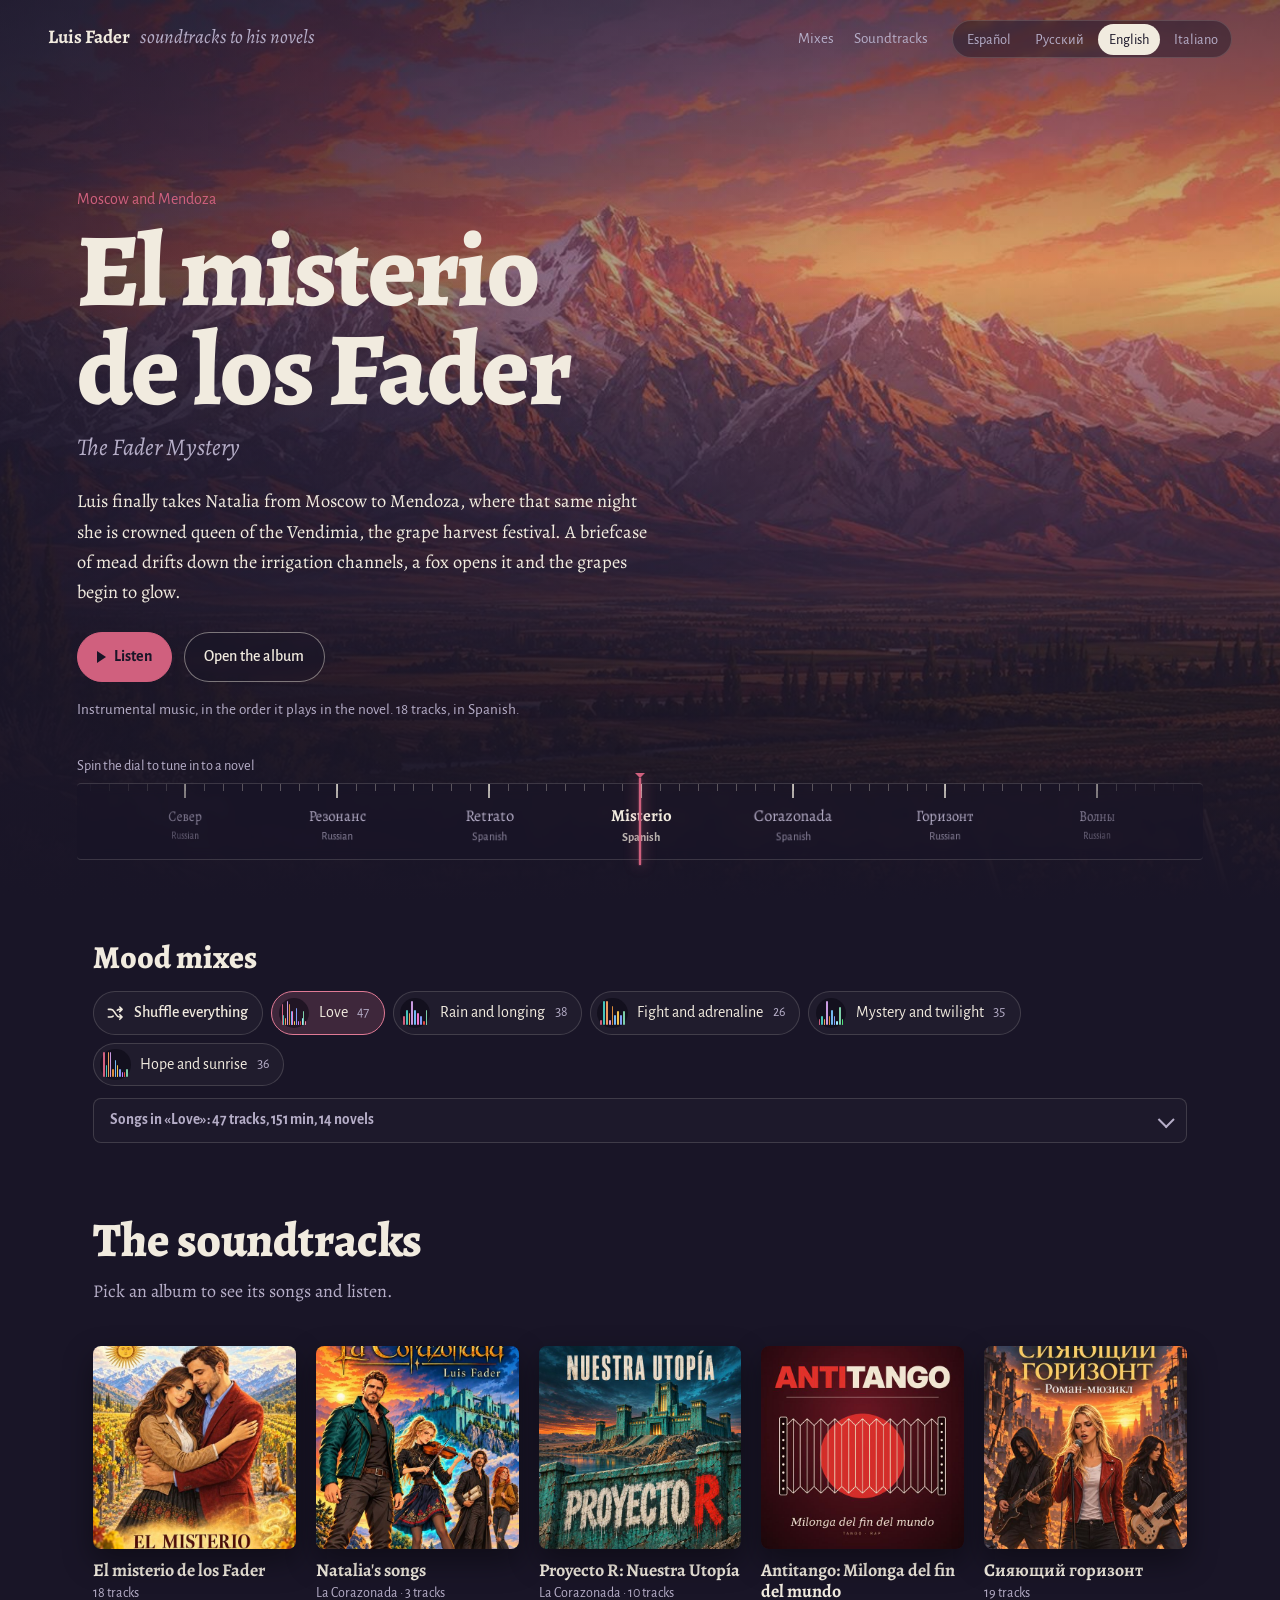
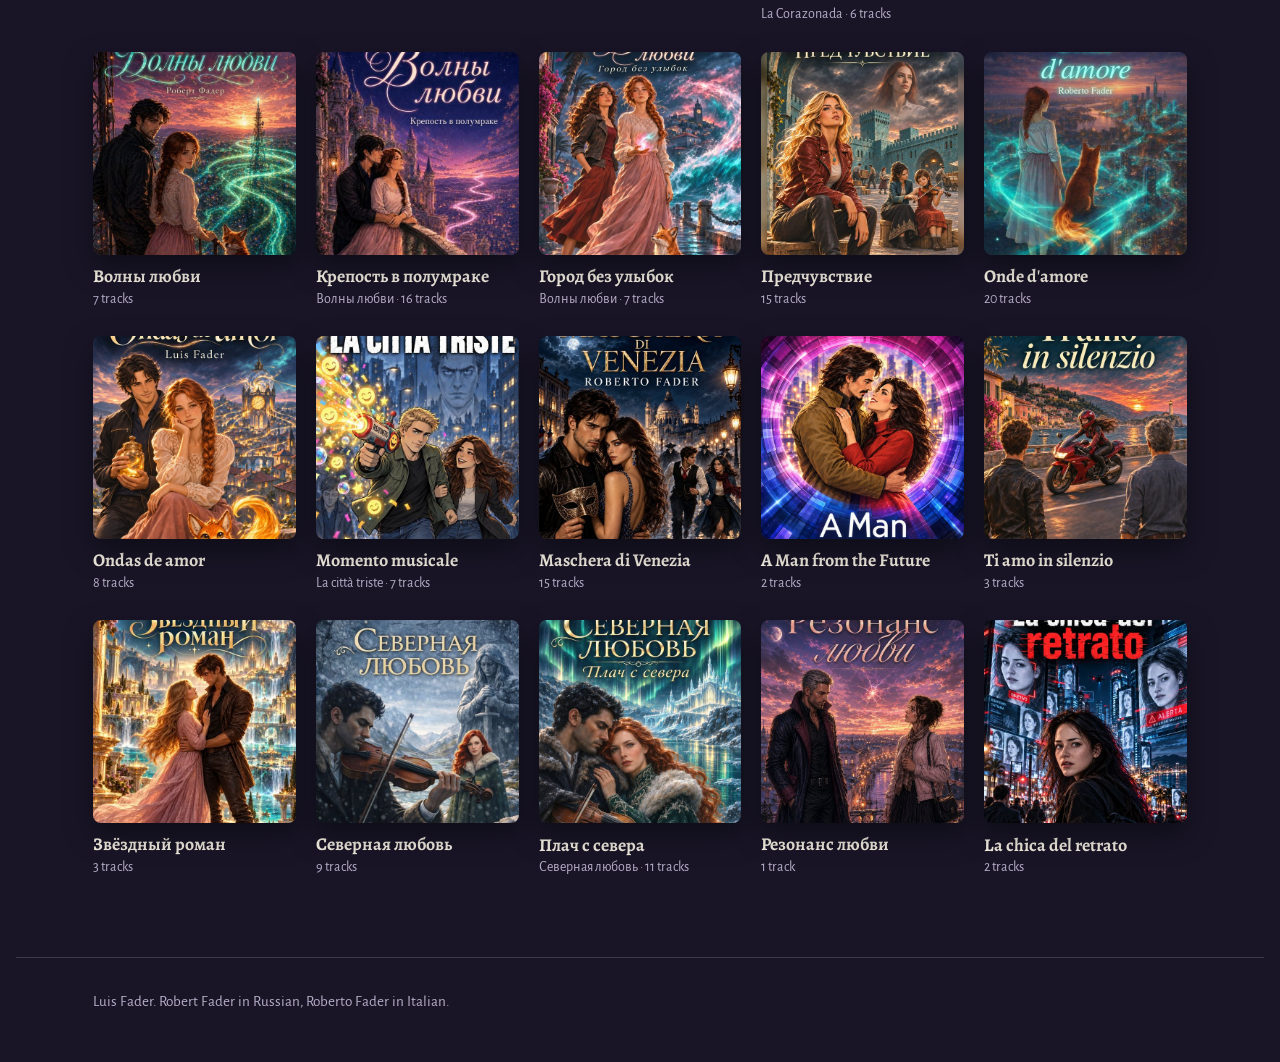
==== index.html @ fc761669 "Pistas de Северная любовь, La chica del retrato y Город без улыбок: cargar desde el repositorio podc" ====
<!doctype html>
<html lang="es">
<head>
<meta charset="utf-8">
<meta name="viewport" content="width=device-width, initial-scale=1">
<title>Luis Fader — bandas sonoras de sus novelas</title>
<meta name="description" content="Las bandas sonoras de las novelas de Luis Fader en un solo lugar: Mendoza, la fortaleza turquesa, el horizonte después de la catástrofe, Verdegrado y Sinea. Escuchalas acá o entrá al sitio de cada una.">
<meta property="og:title" content="Luis Fader — bandas sonoras, саундтреки, soundtracks">
<meta property="og:description" content="Sintonizá una novela y escuchá su música. Настройтесь на роман и слушайте его музыку. Tune in to a novel and hear its music.">
<meta property="og:image" content="img/mundos/misteriofader-fondo.jpg">
<meta name="theme-color" content="#191527">
<link rel="manifest" href="manifest.webmanifest">
<link rel="apple-touch-icon" href="img/app/apple-touch-icon.png">
<meta name="apple-mobile-web-app-capable" content="yes">
<meta name="mobile-web-app-capable" content="yes">
<meta name="apple-mobile-web-app-status-bar-style" content="black-translucent">
<meta name="apple-mobile-web-app-title" content="Fader Música">
<link rel="icon" href="data:image/svg+xml,%3Csvg xmlns='http://www.w3.org/2000/svg' viewBox='0 0 32 32'%3E%3Crect width='32' height='32' rx='7' fill='%23191527'/%3E%3Cpath d='M6 22h20M9 22V12M13 22V8M17 22v-9M21 22V10' stroke='%23f1ebdf' stroke-width='2' stroke-linecap='round'/%3E%3C/svg%3E">
<link rel="preconnect" href="https://fonts.googleapis.com">
<link rel="preconnect" href="https://fonts.gstatic.com" crossorigin>
<link href="https://fonts.googleapis.com/css2?family=Alegreya:ital,wght@0,400;0,500;0,700;0,800;1,400;1,500&family=Alegreya+Sans:wght@400;500;700&display=swap&subset=cyrillic" rel="stylesheet">
<link rel="stylesheet" href="style.css?v=20261119a">
</head>
<body>
<a class="skip" href="#bandas" data-i18n="skip">Ir a las bandas sonoras</a>

<header class="top">
  <a class="brand" href="#"><b data-i18n="name">Luis Fader</b> <span data-i18n="tagline">bandas sonoras de sus novelas</span></a>
  <div class="top-right">
    <nav data-i18n-aria="navSections" aria-label="Secciones">
      <a href="#mezclas" data-i18n="navMixes">Mezclas</a>
      <a href="#bandas" data-i18n="navSoundtracks">Bandas sonoras</a>
    </nav>
    <button type="button" class="install" id="install" hidden data-i18n="install">Instalar la app</button>
    <div class="langs" role="group" data-i18n-aria="langPick" aria-label="Idioma del sitio" id="langs">
      <button type="button" data-ui="es" lang="es" aria-pressed="true">Español</button>
      <button type="button" data-ui="ru" lang="ru" aria-pressed="false">Русский</button>
      <button type="button" data-ui="en" lang="en" aria-pressed="false">English</button>
      <button type="button" data-ui="it" lang="it" aria-pressed="false">Italiano</button>
    </div>
  </div>
</header>

<section class="hero" aria-labelledby="hero-title">
  <div class="bg" aria-hidden="true"><div class="layer"></div><div class="layer"></div></div>
  <div class="hero-inner">
    <p class="place" id="hero-place"></p>
    <h1 id="hero-title"></h1>
    <p class="es" id="hero-tr"></p>
    <p class="blurb" id="hero-blurb"></p>
    <div class="actions">
      <button class="btn primary" id="hero-play" type="button" data-i18n="listen">Escuchar</button>
      <a class="btn" id="hero-tracks" href="#bandas" data-i18n="seeTracks">Abrir el disco</a>
    </div>
    <p class="count" id="hero-count"></p>
  </div>

  <div class="radio">
    <p class="radio-hint" id="dial-label" data-i18n="tune">Girá el dial para sintonizar una novela</p>
    <div class="dial">
      <div class="dial-strip" role="radiogroup" aria-labelledby="dial-label" id="dial"><div class="dial-track" id="dial-track"></div></div>
      <div class="needle" aria-hidden="true"></div>
    </div>
  </div>
</section>

<main>
  <section class="block" id="ranking" aria-labelledby="ranking-t" hidden>
    <div class="block-head">
      <h2 id="ranking-t" data-i18n="topH">Lo más escuchado ahora</h2>
      <p data-i18n="topP">Las canciones que más están sonando en el sitio. Tocá una para escucharla.</p>
      <div class="tools"><div class="seg" id="top-pick" role="group"></div></div>
    </div>
    <div id="top" class="toplist"></div>
  </section>

  <section class="block" id="mezclas" aria-labelledby="mezclas-t">
    <div class="mix-head">
      <h2 id="mezclas-t" data-i18n="mixesH">Mezclas por ánimo</h2>
    </div>
    <div id="mixes" class="mixes" role="group" data-i18n-aria="mixesH" aria-label="Mezclas por ánimo"></div>
    <details class="disc mix-list" id="mix-list"><summary><span class="d-name" id="mix-list-t"></span></summary><div id="mix-list-body"></div></details>
  </section>

  <section class="block" id="bandas" aria-labelledby="bandas-t">
    <div class="block-head">
      <h2 id="bandas-t" data-i18n="soundtracksH">Las bandas sonoras</h2>
      <p data-i18n="soundtracksP">Elegí un disco para ver sus canciones y escucharlo.</p>
    </div>
    <div id="worlds"></div>
  </section>


</main>

<section class="album-view" id="album" hidden aria-labelledby="av-title"></section>

<footer class="foot">
  <p data-i18n="footName">Luis Fader. Robert Fader en ruso, Roberto Fader en italiano.</p>
</footer>

<aside class="lyrics" id="lyrics" hidden aria-labelledby="ly-title">
  <div class="ly-head">
    <div class="ly-who">
      <p class="ly-title" id="ly-title"></p>
      <p class="ly-sub" id="ly-sub"></p>
    </div>
    <button type="button" class="ly-close" id="ly-close" data-i18n-aria="lyricsClose" aria-label="Cerrar la letra"><svg viewBox="0 0 24 24" aria-hidden="true"><path d="M6 6l12 12M18 6 6 18"/></svg></button>
  </div>
  <div class="ly-tabs" id="ly-tabs" role="group" hidden></div>
  <div class="ly-body" id="ly-body" tabindex="0"></div>
</aside>

<dialog class="cover-view" id="cover-view">
  <img id="cv-img" alt="">
  <button type="button" class="ly-close cv-close" id="cv-close" data-i18n-aria="coverClose" aria-label="Cerrar la imagen"><svg viewBox="0 0 24 24" aria-hidden="true"><path d="M6 6l12 12M18 6 6 18"/></svg></button>
</dialog>

<dialog class="cover-view install-help" id="install-help">
  <div class="ih-box">
    <p class="ih-title" data-i18n="installTitle">Instalar la aplicación</p>
    <p data-i18n="installIOS">En el iPhone: tocá el botón Compartir de Safari y elegí «Agregar a inicio».</p>
    <button type="button" class="btn ih-ok" id="install-ok" data-i18n="installOk">Entendido</button>
  </div>
</dialog>

<aside class="queue" id="queue" hidden aria-labelledby="q-title">
  <div class="ly-head">
    <div class="ly-who">
      <p class="ly-title" id="q-title"></p>
      <p class="ly-sub" id="q-sub"></p>
    </div>
    <button type="button" class="ly-close" id="q-close" data-i18n-aria="queueClose" aria-label="Cerrar la lista"><svg viewBox="0 0 24 24" aria-hidden="true"><path d="M6 6l12 12M18 6 6 18"/></svg></button>
  </div>
  <ol class="q-body" id="q-body"></ol>
</aside>

<div class="player" id="player" hidden>
  <img class="p-cover" id="p-cover" alt="" role="button" tabindex="0">
  <div class="p-meta">
    <button type="button" class="p-title" id="p-title" aria-expanded="false" aria-controls="queue"></button>
    <p class="p-sub" id="p-sub"></p>
  </div>
  <button type="button" class="p-spec" id="p-spec-btn" hidden><canvas id="p-spec" aria-hidden="true"></canvas></button>
  <div class="p-controls">
    <button type="button" id="p-prev" data-i18n-aria="prev" aria-label="Pista anterior"><svg viewBox="0 0 24 24" aria-hidden="true"><path d="M7 5v14M18 5 9 12l9 7z"/></svg></button>
    <button type="button" id="p-toggle" class="p-main" aria-label="Pausar"><svg viewBox="0 0 24 24" aria-hidden="true" id="p-icon"><path d="M8 5v14M16 5v14"/></svg></button>
    <button type="button" id="p-next" data-i18n-aria="next" aria-label="Pista siguiente"><svg viewBox="0 0 24 24" aria-hidden="true"><path d="M17 5v14M6 5l9 7-9 7z"/></svg></button>
  </div>
  <div class="p-progress">
    <span id="p-cur">0:00</span>
    <input type="range" id="p-seek" min="0" max="1000" value="0" data-i18n-aria="seek" aria-label="Posición en la pista">
    <span id="p-dur">0:00</span>
  </div>
  <button type="button" class="p-ly" id="p-ly" aria-expanded="false" aria-controls="lyrics"><svg viewBox="0 0 24 24" aria-hidden="true"><path d="M4 6h11M4 10h11M4 14h7"/><circle cx="17.5" cy="17" r="2.5"/><path d="M20 17V7l-3 1"/></svg><span data-i18n="lyrics">Letra</span></button>
  <p class="p-error" id="p-error" role="status"></p>
  <audio id="audio" preload="none"></audio>
</div>

<script src="data.js?v=20261119a"></script>
<script src="app.js?v=20261119a"></script>
</body>
</html>
---- style.css ----
:root{
  --night:#191527;
  --night-2:#221d35;
  --paper:#f1ebdf;
  --muted:#b6aec8;
  --rule:rgba(241,235,223,.16);
  --accent:#d0607e;
  --serif:"Alegreya",Georgia,"Times New Roman",serif;
  --sans:"Alegreya Sans","Segoe UI",system-ui,sans-serif;
  --player-h:0px;
}
*{box-sizing:border-box}
html{scroll-behavior:smooth;-webkit-text-size-adjust:100%}
body{margin:0;background:var(--night);color:var(--paper);font-family:var(--serif);font-size:1.125rem;line-height:1.6;padding-bottom:var(--player-h)}
img{display:block;max-width:100%;height:auto}
a{color:inherit}
button{font:inherit;color:inherit}
:focus-visible{outline:2px solid var(--accent);outline-offset:3px;border-radius:4px}
.skip{position:absolute;left:-999px;top:0;background:var(--paper);color:var(--night);padding:.5rem 1rem;z-index:50}
.skip:focus{left:1rem;top:1rem}

/* Encabezado */
.top{position:absolute;inset:0 0 auto 0;z-index:5;display:flex;justify-content:space-between;align-items:baseline;gap:1rem;flex-wrap:wrap;padding:1.25rem clamp(1rem,4vw,3rem)}
.brand{font-family:var(--serif);font-size:1.2rem;text-decoration:none}
.brand b{font-weight:700}
.top-right{display:flex;align-items:center;gap:1.5rem;flex-wrap:wrap}
.langs{display:flex;gap:.15rem;font-family:var(--sans);font-size:.9rem;border:1px solid var(--rule);border-radius:999px;padding:.15rem;background:rgba(25,21,39,.45);backdrop-filter:blur(4px)}
.langs button{border:0;background:none;color:var(--muted);padding:.25rem .7rem;border-radius:999px;cursor:pointer}
.langs button:hover{color:var(--paper)}
.langs button[aria-pressed="true"]{background:var(--paper);color:var(--night)}
.brand span{font-weight:400;font-style:italic;color:var(--muted);margin-left:.35rem}
.top nav{display:flex;gap:1.25rem;font-family:var(--sans);font-size:.95rem}
.top nav a{text-decoration:none;color:var(--muted)}
.top nav a:hover{color:var(--paper)}

/* Portada: la estación sintonizada */
.hero{position:relative;min-height:100svh;display:flex;flex-direction:column;justify-content:flex-end;overflow:hidden;isolation:isolate}
.bg{position:absolute;inset:0;z-index:-1}
.layer{position:absolute;inset:0;background-size:cover;background-position:center 40%;opacity:0;transition:opacity .9s ease}
.layer.on{opacity:1}
.bg::after{content:"";position:absolute;inset:0;background:
  linear-gradient(180deg,rgba(25,21,39,.55) 0%,rgba(25,21,39,.15) 30%,rgba(25,21,39,.7) 62%,var(--night) 100%),
  linear-gradient(90deg,rgba(25,21,39,.75) 0%,rgba(25,21,39,0) 70%)}
.hero-inner{padding:7rem clamp(1rem,6vw,5rem) 2rem;max-width:52rem}
.place{font-family:var(--sans);font-size:1rem;color:var(--accent);margin:0 0 .5rem;transition:color .6s}
.hero h1{font-weight:800;font-size:clamp(2.75rem,8.5vw,6.5rem);line-height:.95;letter-spacing:-.02em;margin:0;text-wrap:balance}
.es{font-style:italic;font-size:clamp(1.15rem,2.4vw,1.5rem);color:var(--muted);margin:.6rem 0 0}
.es:empty{display:none}
.blurb{max-width:36rem;font-size:1.15rem;line-height:1.65;margin:1.25rem 0 1.5rem}
.actions{display:flex;flex-wrap:wrap;gap:.75rem}
.btn{display:inline-flex;align-items:center;gap:.5rem;font-family:var(--sans);font-weight:500;font-size:1rem;padding:.7rem 1.2rem;border-radius:999px;border:1px solid rgba(241,235,223,.45);background:rgba(25,21,39,.35);text-decoration:none;cursor:pointer;backdrop-filter:blur(4px)}
.btn:hover{border-color:var(--paper)}
.btn.primary{background:var(--accent);border-color:var(--accent);color:var(--night);font-weight:700;transition:background .6s,border-color .6s}
.btn.primary::before{content:"";width:0;height:0;border-left:.6em solid currentColor;border-top:.38em solid transparent;border-bottom:.38em solid transparent}
.btn.quiet{border-color:transparent;background:none;text-decoration:underline;text-underline-offset:.2em;padding-inline:.4rem}
.count{font-family:var(--sans);font-size:.95rem;color:var(--muted);margin:1rem 0 0}

/* El dial de la radio */
.radio{padding:0 clamp(1rem,6vw,5rem) 2.5rem}
.radio-hint{font-family:var(--sans);font-size:.9rem;color:var(--muted);margin:0 0 .4rem}
.dial{--sw:9.5rem;position:relative;border-top:1px solid var(--rule);border-bottom:1px solid var(--rule);background:rgba(25,21,39,.55);backdrop-filter:blur(6px);border-radius:4px}
.dial-strip{overflow-x:auto;overflow-y:hidden;scroll-snap-type:x mandatory;scrollbar-width:none;overscroll-behavior-x:contain;cursor:grab;-webkit-mask-image:linear-gradient(90deg,transparent,#000 14%,#000 86%,transparent);mask-image:linear-gradient(90deg,transparent,#000 14%,#000 86%,transparent)}
.dial-strip::-webkit-scrollbar{display:none}
.dial-strip.dragging{cursor:grabbing;scroll-snap-type:none;user-select:none}
.dial-strip.dragging .station{pointer-events:none}
.dial-track{display:flex;width:max-content;padding-inline:calc(50% - var(--sw)/2);background-origin:content-box;background-clip:content-box;background-repeat:repeat-x;
  background-image:linear-gradient(90deg,transparent calc(50% - 1px),rgba(241,235,223,.7) calc(50% - 1px),rgba(241,235,223,.7) calc(50% + 1px),transparent calc(50% + 1px)),
                   repeating-linear-gradient(90deg,rgba(241,235,223,.3) 0 1px,transparent 1px calc(var(--sw)/8));
  background-size:var(--sw) 14px,var(--sw) 7px;background-position:0 0,0 0}
.needle{position:absolute;top:-6px;bottom:-6px;left:50%;width:2px;margin-left:-1px;background:var(--accent);box-shadow:0 0 14px var(--accent),0 0 2px var(--accent);transition:background .6s,box-shadow .6s;pointer-events:none}
.needle::before{content:"";position:absolute;top:-5px;left:50%;margin-left:-5px;border:5px solid transparent;border-top-color:var(--accent);border-bottom:0}
.station{flex:none;transform-origin:center;will-change:transform;width:var(--sw);scroll-snap-align:center;position:relative;border:0;background:none;padding:1.4rem .5rem .9rem;text-align:center;cursor:pointer;color:var(--muted);font-family:var(--serif);font-size:1.05rem;line-height:1.2;min-height:4.5rem}
.station small{display:block;font-family:var(--sans);font-size:.75rem;margin-top:.2rem;opacity:.75}
.station:hover{color:var(--paper)}
.station.near{color:var(--paper)}
.station[aria-checked="true"]{color:var(--paper);font-weight:700}

/* Secciones */
.block{padding:5rem clamp(1rem,6vw,5rem) 1rem;max-width:78rem;margin:0 auto}
.block-head{max-width:40rem;margin-bottom:2.5rem}
.block-head h2{font-size:clamp(2rem,4.5vw,3rem);line-height:1.05;margin:0 0 .75rem;font-weight:800;letter-spacing:-.01em}
.block-head p{margin:0;color:var(--muted)}

/* Mezclas */
.tools{display:flex;flex-wrap:wrap;align-items:center;gap:.75rem 1rem;margin-top:1.25rem}
.seg,.vf{display:inline-flex;gap:.15rem;padding:.2rem;border:1px solid var(--rule);border-radius:999px;font-family:var(--sans)}
.seg button,.vf button{border:0;background:none;color:var(--muted);font-size:1rem;padding:.45rem 1rem;border-radius:999px;cursor:pointer}
.seg button:hover,.vf button:hover{color:var(--paper)}
.seg button[aria-pressed="true"],.vf button[aria-pressed="true"]{background:var(--paper);color:var(--night);font-weight:500}
.track .du{display:inline-flex;align-items:baseline;gap:.4rem}
.voc svg{width:.85rem;height:.85rem;fill:none;stroke:currentColor;stroke-width:2;stroke-linecap:round;vertical-align:-1px;opacity:.8}
.tag{display:inline-flex;align-items:center;gap:.25rem;font-family:var(--sans);font-size:.72rem;letter-spacing:.02em;line-height:1;padding:.22rem .5rem;border-radius:999px;margin-top:.35rem;white-space:nowrap;width:max-content}
.tag svg{width:.8rem;height:.8rem;fill:none;stroke:currentColor;stroke-width:2;stroke-linecap:round;stroke-linejoin:round}
.tag.song{color:#f3c27a;background:rgba(243,194,122,.14);border:1px solid rgba(243,194,122,.35)}
.tag.inst{color:#9fc3d6;background:rgba(159,195,214,.10);border:1px solid rgba(159,195,214,.28)}
.btn:disabled{opacity:.35;cursor:default;filter:none}
.block-head .shuffle::before{content:none}
#mezclas{padding-top:2.5rem}
#mezclas + #bandas{padding-top:3.5rem}
.mix-head{display:flex;flex-wrap:wrap;align-items:center;justify-content:space-between;gap:.75rem 1.5rem;margin-bottom:1rem}
.mix-head h2{font-size:clamp(1.5rem,3vw,2rem);line-height:1.1;margin:0;font-weight:800}
.mix-head .tools{margin-top:0}
.mix-head .vf button{padding:.35rem .85rem;font-size:.95rem}
.mixes{display:flex;flex-wrap:wrap;gap:.5rem}
.mix-chip{display:inline-flex;align-items:center;gap:.6rem;padding:.35rem .9rem .35rem .4rem;border-radius:999px;border:1px solid var(--rule);background:rgba(255,255,255,.03);font-family:var(--sans);font-size:1rem;cursor:pointer;color:var(--paper);position:relative}
.mix-chip:hover{border-color:var(--m)}
.mix-chip[aria-pressed="true"]{border-color:var(--m);background:color-mix(in srgb,var(--m) 18%,transparent)}
.mix-chip:disabled{opacity:.35;cursor:default}
.mix-chip.shuf{--m:var(--accent);padding-left:.75rem;font-weight:500}
.mix-chip.shuf svg{width:1.15rem;height:1.15rem;fill:none;stroke:currentColor;stroke-width:2;stroke-linecap:round;stroke-linejoin:round}
.mix-chip .mbars{width:1.9rem;height:1.9rem;padding:3px;border-radius:50%;gap:1px}
.mc-n{color:var(--muted);font-size:.85rem;font-variant-numeric:tabular-nums}
.mc-on{width:.45rem;height:.45rem;border-radius:50%;background:var(--m);box-shadow:0 0 8px var(--m)}
.mix-list{margin-top:.75rem}
.mix-list summary{padding:.55rem 1rem}
.mix-list .d-name{font-family:var(--sans);font-weight:500;font-size:.95rem;color:var(--muted)}
.mbars{width:3rem;height:3rem;flex:none;display:flex;align-items:flex-end;gap:2px;padding:4px;border-radius:4px;background:rgba(10,8,18,.55)}
.mbars span{flex:1;border-radius:1px}
.track .from{display:flex;align-items:center;gap:.4rem}
.track .from::before{content:"";width:.5rem;height:.5rem;border-radius:2px;background:var(--w);flex:none}

/* Cada mundo */
.world{display:grid;grid-template-columns:minmax(0,15rem) minmax(0,1fr);grid-template-rows:auto auto auto 1fr;column-gap:clamp(1.25rem,4vw,3rem);row-gap:0;padding:2.5rem 0;border-top:1px solid var(--rule)}
.world-cover{grid-row:1/span 4;align-self:start;width:100%;aspect-ratio:2/3;object-fit:cover;border-radius:6px;box-shadow:0 18px 40px rgba(0,0,0,.45)}
.w-head,.world .desc,.world .discs{grid-column:2}
.world h3{font-size:clamp(1.7rem,3.5vw,2.4rem);line-height:1.1;margin:0;font-weight:700}
.world h3 a{text-decoration:none}
.world h3 a:hover{text-decoration:underline;text-decoration-color:var(--w);text-underline-offset:.15em}
.world .es{font-size:1.15rem;margin:.3rem 0 0}
.world .meta{font-family:var(--sans);font-size:.95rem;color:var(--muted);margin:.75rem 0 0}
.world .meta b{color:var(--w);font-weight:500}
.world .desc{max-width:40rem;margin:.9rem 0 1rem}

.disc{border:1px solid var(--rule);border-radius:8px;margin-top:.75rem;background:rgba(255,255,255,.02)}
.disc summary{display:flex;align-items:center;gap:1rem;padding:.75rem 1rem;cursor:pointer;list-style:none}
.disc summary::-webkit-details-marker{display:none}
.disc summary img{width:3rem;height:3rem;object-fit:cover;border-radius:4px;flex:none}
.disc summary .d-name{font-weight:700;line-height:1.2}
.disc summary .d-info{display:block;font-family:var(--sans);font-size:.9rem;color:var(--muted);font-weight:400}
.disc summary::after{content:"";margin-left:auto;flex:none;width:.6rem;height:.6rem;border-right:2px solid var(--muted);border-bottom:2px solid var(--muted);transform:rotate(45deg) translateY(-2px);transition:transform .2s}
.disc[open] summary::after{transform:rotate(225deg) translateY(-2px)}
.disc ol{list-style:none;margin:0;padding:0 .5rem .5rem;border-top:1px solid var(--rule)}
/* Guardar disco en el dispositivo */
.d-save{display:flex;align-items:center;flex-wrap:wrap;gap:.5rem .75rem;padding:.6rem 1rem;border-top:1px solid var(--rule);font-family:var(--sans);font-size:.88rem;color:var(--muted)}
.d-save svg{width:1rem;height:1rem;flex:none;fill:none;stroke:currentColor;stroke-width:2;stroke-linecap:round;stroke-linejoin:round}
.ds-btn{display:inline-flex;align-items:center;gap:.4rem;font:inherit;color:var(--muted);background:none;border:1px solid var(--rule);border-radius:999px;padding:.35rem .8rem;cursor:pointer}
.ds-btn:hover{color:inherit;border-color:var(--muted)}
.ds-btn.main{color:var(--w);border-color:color-mix(in srgb,var(--w) 45%,transparent)}
.ds-txt{display:inline-flex;align-items:center;gap:.4rem}
.ds-txt.ok{color:var(--w)}
.ds-txt.err{color:#e59a8f}
.ds-bar{flex:1 1 6rem;max-width:12rem;height:4px;border-radius:2px;background:var(--rule);overflow:hidden}
.ds-bar i{display:block;height:100%;background:var(--w);transition:width .3s}
.d-save + ol{border-top:0}
.track{width:100%;display:grid;grid-template-columns:2.25rem minmax(0,1fr) auto;align-items:baseline;gap:.75rem;text-align:left;background:none;border:0;border-radius:6px;padding:.55rem .5rem;cursor:pointer}
.track:hover{background:rgba(241,235,223,.06)}
.track .n{font-family:var(--sans);font-size:.9rem;color:var(--muted);text-align:right;font-variant-numeric:tabular-nums}
.track .tt{line-height:1.3}
.track .tt small{display:block;font-family:var(--sans);font-size:.88rem;color:var(--muted)}
.track .du{font-family:var(--sans);font-size:.9rem;color:var(--muted);font-variant-numeric:tabular-nums}
.track[aria-current="true"]{background:rgba(241,235,223,.08)}
.track[aria-current="true"] .n,.track[aria-current="true"] .tt{color:var(--w)}
.track[aria-current="true"] .n{font-size:0}
.track[aria-current="true"] .n::after{content:"";display:inline-block;width:.6rem;height:.7rem;background:currentColor;clip-path:polygon(0 0,100% 50%,0 100%)}
.pending{font-family:var(--sans);font-size:.9rem;color:var(--muted);padding:.25rem 1rem .75rem;margin:0}



.foot{max-width:78rem;margin:4rem auto 0;padding:2rem clamp(1rem,6vw,5rem) 3rem;border-top:1px solid var(--rule);font-family:var(--sans);color:var(--muted);font-size:.95rem;display:flex;justify-content:space-between;flex-wrap:wrap;gap:1rem}
.foot p{margin:0}

/* Reproductor */
.player{position:fixed;left:0;right:0;bottom:0;z-index:20;display:grid;grid-template-columns:auto minmax(0,1fr) auto auto minmax(0,1.3fr) auto;align-items:center;gap:1rem;padding:.6rem clamp(.75rem,3vw,2rem);background:rgba(34,29,53,.96);backdrop-filter:blur(10px);border-top:2px solid var(--pa,var(--accent));font-family:var(--sans)}
.player[hidden]{display:none}
.p-spec{width:11rem;height:2.75rem;display:block;padding:0;border:0;background:rgba(10,8,18,.55);border-radius:4px;box-shadow:inset 0 0 0 1px rgba(241,235,223,.08);cursor:pointer;overflow:hidden}
.p-spec:hover{box-shadow:inset 0 0 0 1px rgba(241,235,223,.3)}
.p-spec canvas{display:block;width:100%;height:100%}
.p-spec[hidden]{display:none}
.p-cover{grid-column:1}
.p-meta{grid-column:2}
.p-spec{grid-column:3}
.p-controls{grid-column:4}
.p-progress{grid-column:5}
.p-ly{grid-column:6}
.p-cover{width:3rem;height:3rem;object-fit:cover;border-radius:4px}
.p-meta{min-width:0}
.p-title{display:block;max-width:100%;margin:0;padding:0;border:0;background:none;color:inherit;text-align:left;cursor:pointer;font-family:var(--serif);font-weight:700;font-size:1.05rem;line-height:1.2;white-space:nowrap;overflow:hidden;text-overflow:ellipsis}
.p-title:hover,.p-title[aria-expanded="true"]{text-decoration:underline;text-decoration-color:var(--pa,var(--accent));text-underline-offset:3px}
.p-title::after{content:" ▴";font-family:var(--sans);font-size:.75em;color:var(--muted)}
.p-title[aria-expanded="true"]::after{content:" ▾"}
.p-sub{margin:0;font-size:.85rem;color:var(--muted);white-space:nowrap;overflow:hidden;text-overflow:ellipsis}
.p-controls{display:flex;gap:.25rem;align-items:center}
.p-controls button{width:2.5rem;height:2.5rem;border-radius:50%;border:0;background:none;cursor:pointer;display:grid;place-items:center}
.p-controls button:hover{background:rgba(241,235,223,.1)}
.p-controls .p-main{background:var(--pa,var(--accent));color:var(--night);width:2.9rem;height:2.9rem}
.p-controls .p-main:hover{background:var(--pa,var(--accent));filter:brightness(1.1)}
.p-controls svg{width:1.15rem;height:1.15rem;fill:currentColor;stroke:currentColor;stroke-width:2.4;stroke-linecap:round;stroke-linejoin:round}
.p-progress{display:flex;align-items:center;gap:.6rem;font-size:.85rem;color:var(--muted);font-variant-numeric:tabular-nums}
.p-progress input{flex:1;accent-color:var(--pa,var(--accent));min-width:4rem}
.p-error{grid-column:1/-1;margin:0;font-size:.85rem;color:#ffcf9e}
.p-error:empty{display:none}

/* Botón y panel de la letra */
.p-ly{display:inline-flex;align-items:center;gap:.4rem;font-family:var(--sans);font-size:.95rem;padding:.45rem .9rem;border-radius:999px;border:1px solid var(--rule);background:none;cursor:pointer;color:var(--paper);white-space:nowrap}
.p-ly:hover{border-color:var(--paper)}
.p-ly svg{width:1.05rem;height:1.05rem;fill:none;stroke:currentColor;stroke-width:2;stroke-linecap:round;stroke-linejoin:round}
.p-ly[aria-expanded="true"]{background:var(--pa,var(--accent));border-color:var(--pa,var(--accent));color:var(--night);font-weight:700}
.lyrics{position:fixed;top:0;right:0;bottom:var(--player-h);width:min(30rem,100%);z-index:19;display:flex;flex-direction:column;background:rgba(25,21,39,.97);backdrop-filter:blur(12px);border-left:1px solid var(--rule);box-shadow:-20px 0 50px rgba(0,0,0,.35)}
.lyrics[hidden]{display:none}
.ly-head{display:flex;align-items:flex-start;gap:1rem;padding:1.5rem 1.5rem .75rem;border-bottom:1px solid var(--rule)}
.ly-who{flex:1;min-width:0}
.ly-title{margin:0;font-weight:700;font-size:1.5rem;line-height:1.15}
.ly-sub{margin:.25rem 0 0;font-family:var(--sans);font-size:.95rem;color:var(--pa,var(--accent))}
.ly-close{flex:none;width:2.5rem;height:2.5rem;border-radius:50%;border:0;background:none;cursor:pointer;display:grid;place-items:center;color:var(--muted)}
.ly-close:hover{background:rgba(241,235,223,.1);color:var(--paper)}
.ly-close svg{width:1.2rem;height:1.2rem;stroke:currentColor;stroke-width:2.2;stroke-linecap:round}
.ly-tabs{display:flex;gap:.15rem;margin:.75rem 1.5rem 0;padding:.2rem;border:1px solid var(--rule);border-radius:999px;align-self:flex-start;font-family:var(--sans)}
.ly-tabs[hidden]{display:none}
.ly-tabs button{border:0;background:none;color:var(--muted);font-size:.95rem;padding:.35rem .9rem;border-radius:999px;cursor:pointer}
.ly-tabs button[aria-pressed="true"]{background:var(--paper);color:var(--night)}
.ly-body{flex:1;overflow-y:auto;padding:1.25rem 1.5rem 3rem;font-size:1.2rem;line-height:1.75;overscroll-behavior:contain}
.ly-body p{margin:0 0 1.4rem}
.ly-body:focus{outline:none}
.ly-body:focus-visible{outline:2px solid var(--pa,var(--accent));outline-offset:-4px}
.ly-msg{color:var(--muted);font-style:italic}
.ly-aside{color:var(--muted);font-style:italic}

/* Panel con la lista de lo que suena (se abre tocando el nombre de la canción) */
.queue{position:fixed;top:0;left:0;bottom:var(--player-h);width:min(30rem,100%);z-index:19;display:flex;flex-direction:column;background:rgba(25,21,39,.97);backdrop-filter:blur(12px);border-right:1px solid var(--rule);box-shadow:20px 0 50px rgba(0,0,0,.35)}
.queue[hidden]{display:none}
.q-body{flex:1;overflow-y:auto;margin:0;padding:.5rem .75rem 2rem;list-style:none;overscroll-behavior:contain;font-family:var(--sans)}
.q-item{width:100%;display:grid;grid-template-columns:2rem minmax(0,1fr) auto;gap:.75rem;align-items:center;padding:.6rem .6rem;border:0;border-radius:8px;background:none;color:var(--paper);text-align:left;cursor:pointer;font-size:1rem}
.q-item:hover{background:rgba(241,235,223,.07)}
.q-item[aria-current="true"]{background:rgba(241,235,223,.1)}
.q-item[aria-current="true"] .n,.q-item[aria-current="true"] .tt>span{color:var(--pa,var(--accent));font-weight:700}
.q-item .n{color:var(--muted);text-align:right;font-variant-numeric:tabular-nums}
.q-item .tt{min-width:0;display:flex;flex-direction:column}
.q-item .tt>span{white-space:nowrap;overflow:hidden;text-overflow:ellipsis}
.q-item small{color:var(--muted);font-size:.82rem;white-space:nowrap;overflow:hidden;text-overflow:ellipsis}
.q-item small.from{color:var(--w,var(--muted))}
.q-item .du{color:var(--muted);font-size:.85rem;font-variant-numeric:tabular-nums}

/* Discos en cuadrícula */
.albums{display:grid;grid-template-columns:repeat(auto-fill,minmax(11.5rem,1fr));gap:1.75rem 1.25rem}
.albums.small{grid-template-columns:repeat(auto-fill,minmax(9.5rem,1fr));gap:1.25rem 1rem}
.al-card{position:relative;min-width:0}
.al-link{display:flex;flex-direction:column;gap:.15rem;text-decoration:none;border-radius:8px}
.al-img{display:block;position:relative;aspect-ratio:1/1;border-radius:8px;overflow:hidden;background:var(--night-2);box-shadow:0 12px 30px rgba(0,0,0,.4);margin-bottom:.55rem;outline:2px solid transparent;outline-offset:2px;transition:outline-color .2s}
.al-img img{width:100%;height:100%;object-fit:cover;object-position:50% 30%;transition:transform .4s ease}
.al-link:hover .al-img img{transform:scale(1.04)}
.al-link:hover .al-img{outline-color:color-mix(in srgb,var(--w) 70%,transparent)}
.al-card.playing .al-img{outline-color:var(--w)}
.al-name{font-weight:700;line-height:1.2;overflow-wrap:anywhere}
.al-sub{font-family:var(--sans);font-size:.88rem;color:var(--muted);line-height:1.3}
.al-sq{position:absolute;inset:0 0 auto 0;aspect-ratio:1/1;pointer-events:none}
.al-play{position:absolute;right:.6rem;bottom:.6rem;pointer-events:auto;width:2.75rem;height:2.75rem;border-radius:50%;border:0;background:var(--w);color:var(--night);display:grid;place-items:center;cursor:pointer;box-shadow:0 6px 18px rgba(0,0,0,.45);opacity:0;transform:translateY(6px);transition:opacity .2s,transform .2s}
.al-play svg{width:1.1rem;height:1.1rem;fill:currentColor;margin-left:2px}
.al-card:hover .al-play,.al-play:focus-visible,.al-card.playing .al-play{opacity:1;transform:none}
@media (hover:none){ .al-play{opacity:1;transform:none;width:2.4rem;height:2.4rem} }

/* Página de un disco */
html.album-open{overflow:hidden}
.album-view{position:fixed;inset:0 0 var(--player-h) 0;z-index:18;overflow-y:auto;overscroll-behavior:contain;background:var(--night)}
.album-view[hidden]{display:none}
.album-view::before{content:"";position:absolute;inset:0 0 auto 0;height:28rem;background:linear-gradient(to bottom,rgba(25,21,39,.55),var(--night)),var(--fondo) center/cover no-repeat;pointer-events:none}
.av-bar{position:sticky;top:0;z-index:2;padding:.6rem clamp(1rem,6vw,5rem)}
.av-back{display:inline-flex;align-items:center;gap:.4rem;font-family:var(--sans);font-size:.95rem;padding:.45rem .9rem .45rem .6rem;border-radius:999px;border:1px solid var(--rule);background:rgba(25,21,39,.6);backdrop-filter:blur(6px);cursor:pointer}
.av-back:hover{border-color:var(--muted)}
.av-back svg{width:1.1rem;height:1.1rem;fill:none;stroke:currentColor;stroke-width:2;stroke-linecap:round;stroke-linejoin:round}
.av-inner{position:relative;max-width:64rem;margin:0 auto;padding:1rem clamp(1rem,6vw,5rem) 4rem}
.av-head{display:grid;grid-template-columns:minmax(0,15rem) minmax(0,1fr);gap:clamp(1.25rem,4vw,2.5rem);align-items:end;margin-bottom:2rem}
.av-cover{width:100%;aspect-ratio:2/3;object-fit:cover;border-radius:8px;box-shadow:0 18px 40px rgba(0,0,0,.5)}
.av-kicker{margin:0 0 .4rem;font-family:var(--sans);font-size:.9rem;letter-spacing:.06em;text-transform:uppercase;color:var(--w)}
.av-text h2{font-size:clamp(1.9rem,4.5vw,3rem);line-height:1.05;margin:0;font-weight:800}
.av-text h2:focus{outline:none}
.av-tr{font-size:1.15rem;margin:.35rem 0 0}
.av-meta{font-family:var(--sans);font-size:.95rem;color:var(--muted);margin:.75rem 0 0}
.av-meta b{color:var(--w);font-weight:500}
.av-desc{margin:.8rem 0 0;max-width:38rem}
.av-actions{margin-top:1.25rem}
.av-actions .btn.primary{background:var(--w);border-color:var(--w)}
.av-tracks{margin-top:0}
.av-tracks > .d-save{border-top:0}
.av-tracks > ol{border-top:1px solid var(--rule);padding-top:.5rem}
.av-tracks > .d-save + ol{border-top:1px solid var(--rule)}
.av-more{font-size:1.4rem;margin:2.5rem 0 1rem}

@media (max-width:820px){
  .top nav{display:none}
  .top{align-items:center}
  .hero-inner{padding-top:9rem}
  .world{grid-template-columns:minmax(0,7.5rem) minmax(0,1fr)}
  .world{grid-template-rows:none;row-gap:1rem}
  .world-cover{grid-row:auto}
  .world .desc,.world .discs{grid-column:1/-1}
  .dial{--sw:7rem}
  .station{font-size:.95rem;padding:1.3rem .15rem .8rem}
  .station small{display:none}
  .player{grid-template-columns:auto minmax(0,1fr) auto;row-gap:.4rem}
  .p-controls{grid-column:3}
  .p-progress{grid-column:1/3;order:5}
  .p-ly{grid-column:3;order:6}
  .lyrics{width:100%;left:0}
  .queue{width:100%;right:0}
  .p-spec{grid-column:1/-1;order:4;width:100%;height:2rem}
}
@media (max-width:600px){
  .albums{grid-template-columns:repeat(2,minmax(0,1fr));gap:1.25rem .9rem}
  .albums.small{grid-template-columns:repeat(2,minmax(0,1fr))}
  .av-head{grid-template-columns:minmax(0,8rem) minmax(0,1fr);align-items:start;column-gap:1rem;row-gap:0}
  .av-text{display:contents}
  .av-cover{grid-column:1;grid-row:1/span 4}
  .av-kicker,.av-text h2,.av-tr,.av-meta{grid-column:2}
  .av-kicker{font-size:.78rem}
  .av-text h2{font-size:1.7rem}
  .av-desc,.av-actions{grid-column:1/-1}
  .av-desc{margin-top:1.1rem}
}
@media (max-width:480px){
  .brand span{display:block;margin:0}
  .mixes{flex-wrap:nowrap;overflow-x:auto;margin-inline:calc(-1 * clamp(1rem,6vw,5rem));padding-inline:clamp(1rem,6vw,5rem);scrollbar-width:none}
  .mixes::-webkit-scrollbar{display:none}
  .mix-chip{flex:none}
  .disc summary{gap:.75rem;padding:.7rem .75rem}
  .hero-inner{padding-top:11.5rem}
  .dial{--sw:6.2rem}
  .station{font-size:.9rem;min-height:4rem;padding-inline:.1rem}
}
@media (prefers-reduced-motion:reduce){
  html{scroll-behavior:auto}
  .layer,.needle,.place,.btn.primary{transition:none}
}

/* Lo más escuchado */
.toplist{max-width:40rem;border:1px solid var(--rule);border-radius:8px;background:rgba(255,255,255,.02)}
.toplist ol{list-style:none;margin:0;padding:.5rem}
.toplist li:nth-child(-n+3) .n{color:var(--paper);font-weight:700}
.toplist .pending{padding:1rem}

/* Portada en grande */
.p-cover,.world-cover{cursor:zoom-in}
.p-cover:focus-visible{outline:2px solid var(--pa,var(--accent));outline-offset:2px}
.cover-view{padding:0;border:0;background:none;max-width:none;max-height:none;width:100vw;height:100vh;display:none;place-items:center}
.cover-view[open]{display:grid}
.cover-view::backdrop{background:rgba(10,8,18,.88);backdrop-filter:blur(6px)}
.cover-view img{max-width:min(92vw,900px);max-height:88vh;object-fit:contain;border-radius:6px;box-shadow:0 30px 80px rgba(0,0,0,.6)}
.cv-close{position:fixed;top:1rem;right:1rem;background:rgba(25,21,39,.8);color:var(--paper)}

/* Botón para instalar la aplicación */
.install{font:inherit;font-size:.85rem;font-weight:700;padding:.35rem .8rem;border-radius:999px;border:1px solid var(--accent);background:none;color:var(--paper);cursor:pointer;white-space:nowrap}
.install:hover{background:var(--accent);color:#191527}
.install[hidden]{display:none}
.install-help .ih-box{max-width:min(26rem,90vw);padding:1.4rem 1.5rem;border-radius:12px;background:#221d33;color:var(--paper);font-family:var(--sans);box-shadow:0 30px 80px rgba(0,0,0,.6)}
.install-help .ih-title{margin:0 0 .5rem;font-family:var(--serif);font-weight:700;font-size:1.2rem}
.install-help .ih-ok{margin-top:1rem}
@media (display-mode: standalone){ .install{display:none} }
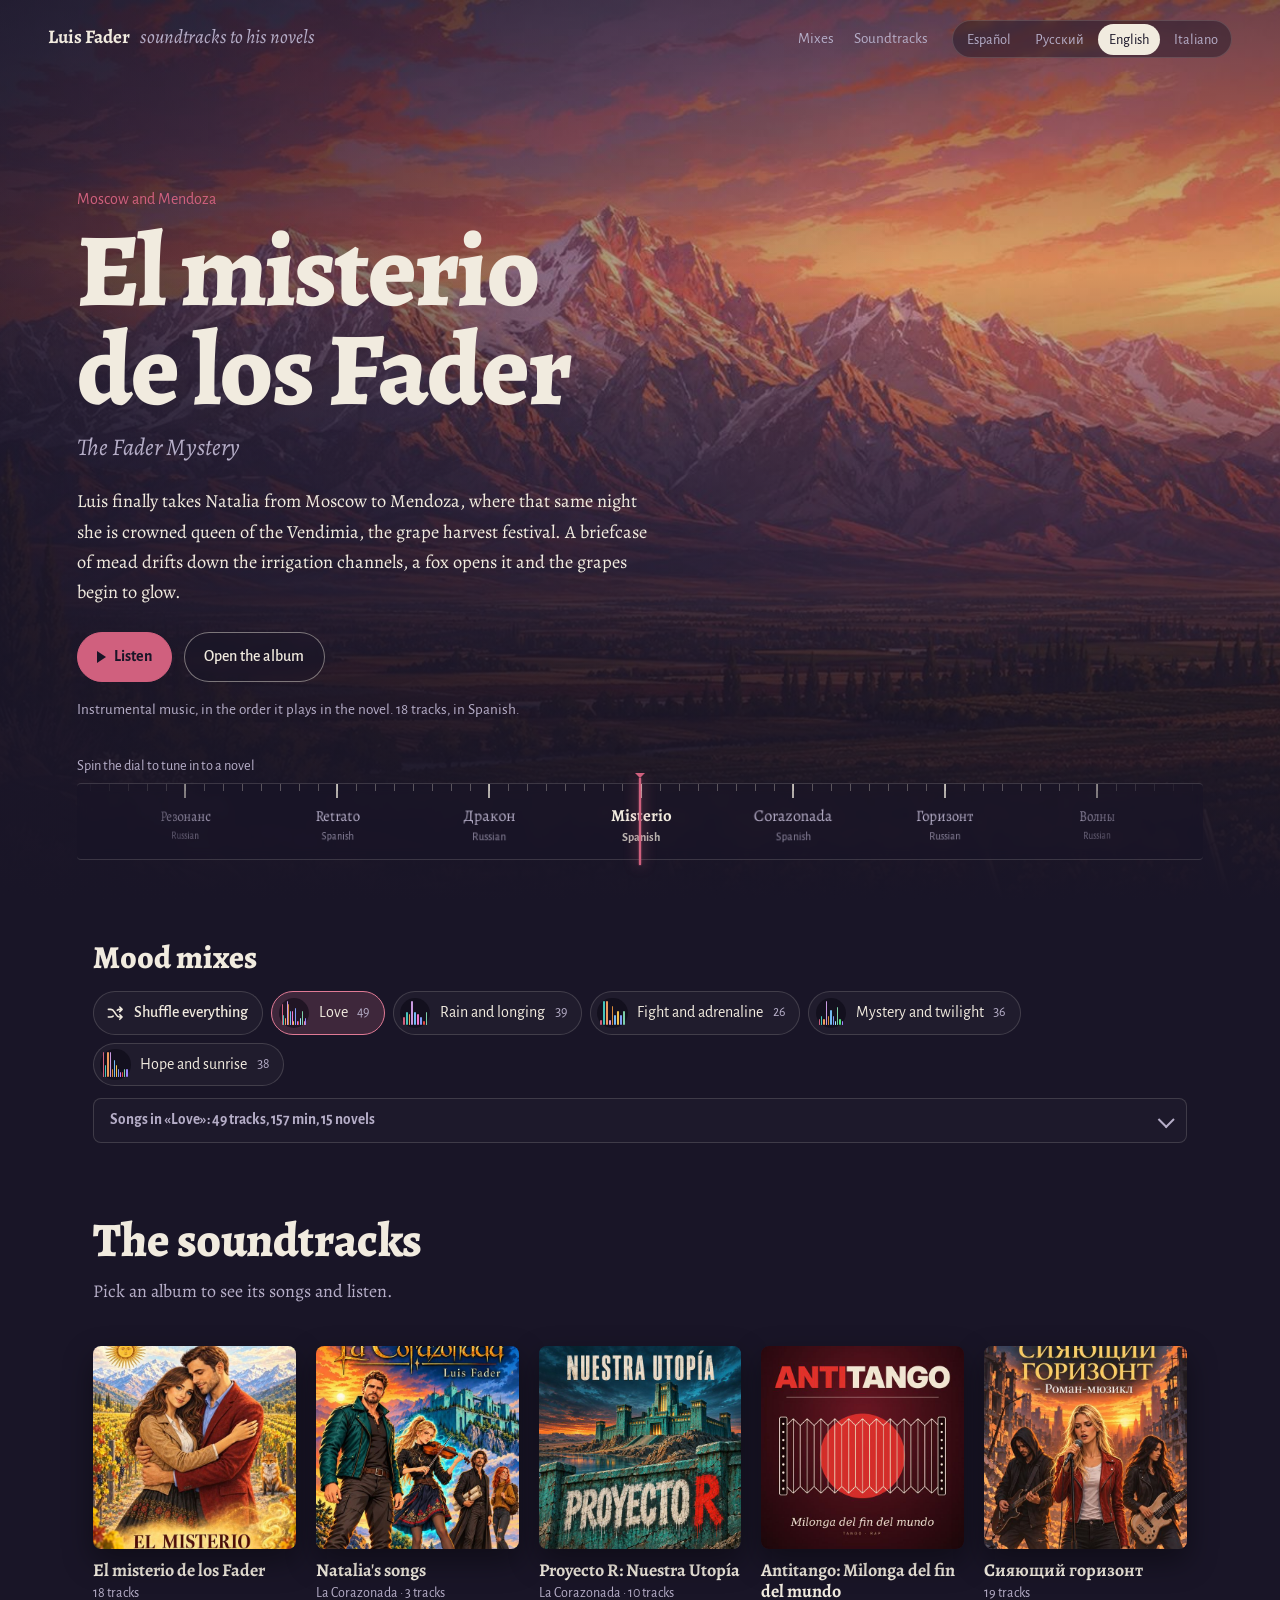
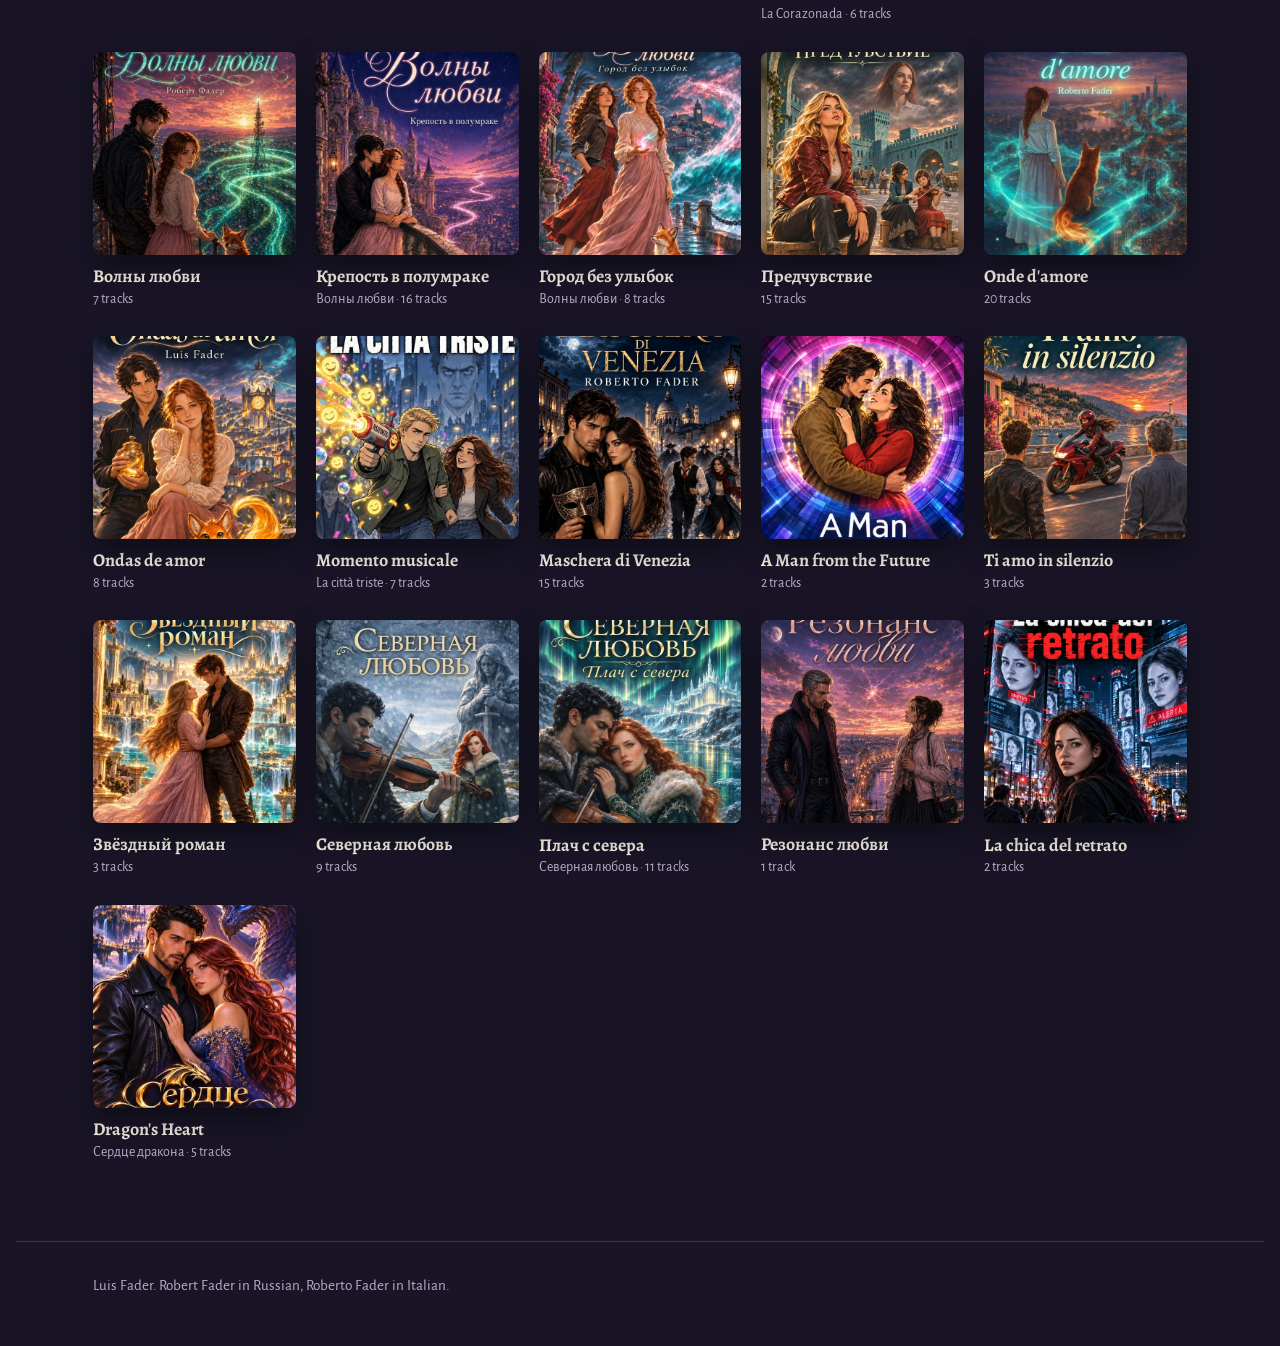
==== commit 0b3d1eee: "Город без улыбок: «Я твоя» grabada (pista 8, 4:17) Co-Authored-By: Claude Opus 5.5 <noreply@anthropi" ====
--- a/index.html
+++ b/index.html
@@ -19,7 +19,7 @@
 <link rel="preconnect" href="https://fonts.googleapis.com">
 <link rel="preconnect" href="https://fonts.gstatic.com" crossorigin>
 <link href="https://fonts.googleapis.com/css2?family=Alegreya:ital,wght@0,400;0,500;0,700;0,800;1,400;1,500&family=Alegreya+Sans:wght@400;500;700&display=swap&subset=cyrillic" rel="stylesheet">
-<link rel="stylesheet" href="style.css?v=20261119a">
+<link rel="stylesheet" href="style.css?v=20261123a">
 </head>
 <body>
 <a class="skip" href="#bandas" data-i18n="skip">Ir a las bandas sonoras</a>
@@ -157,7 +157,7 @@
   <audio id="audio" preload="none"></audio>
 </div>
 
-<script src="data.js?v=20261119a"></script>
-<script src="app.js?v=20261119a"></script>
+<script src="data.js?v=20261123a"></script>
+<script src="app.js?v=20261123a"></script>
 </body>
 </html>
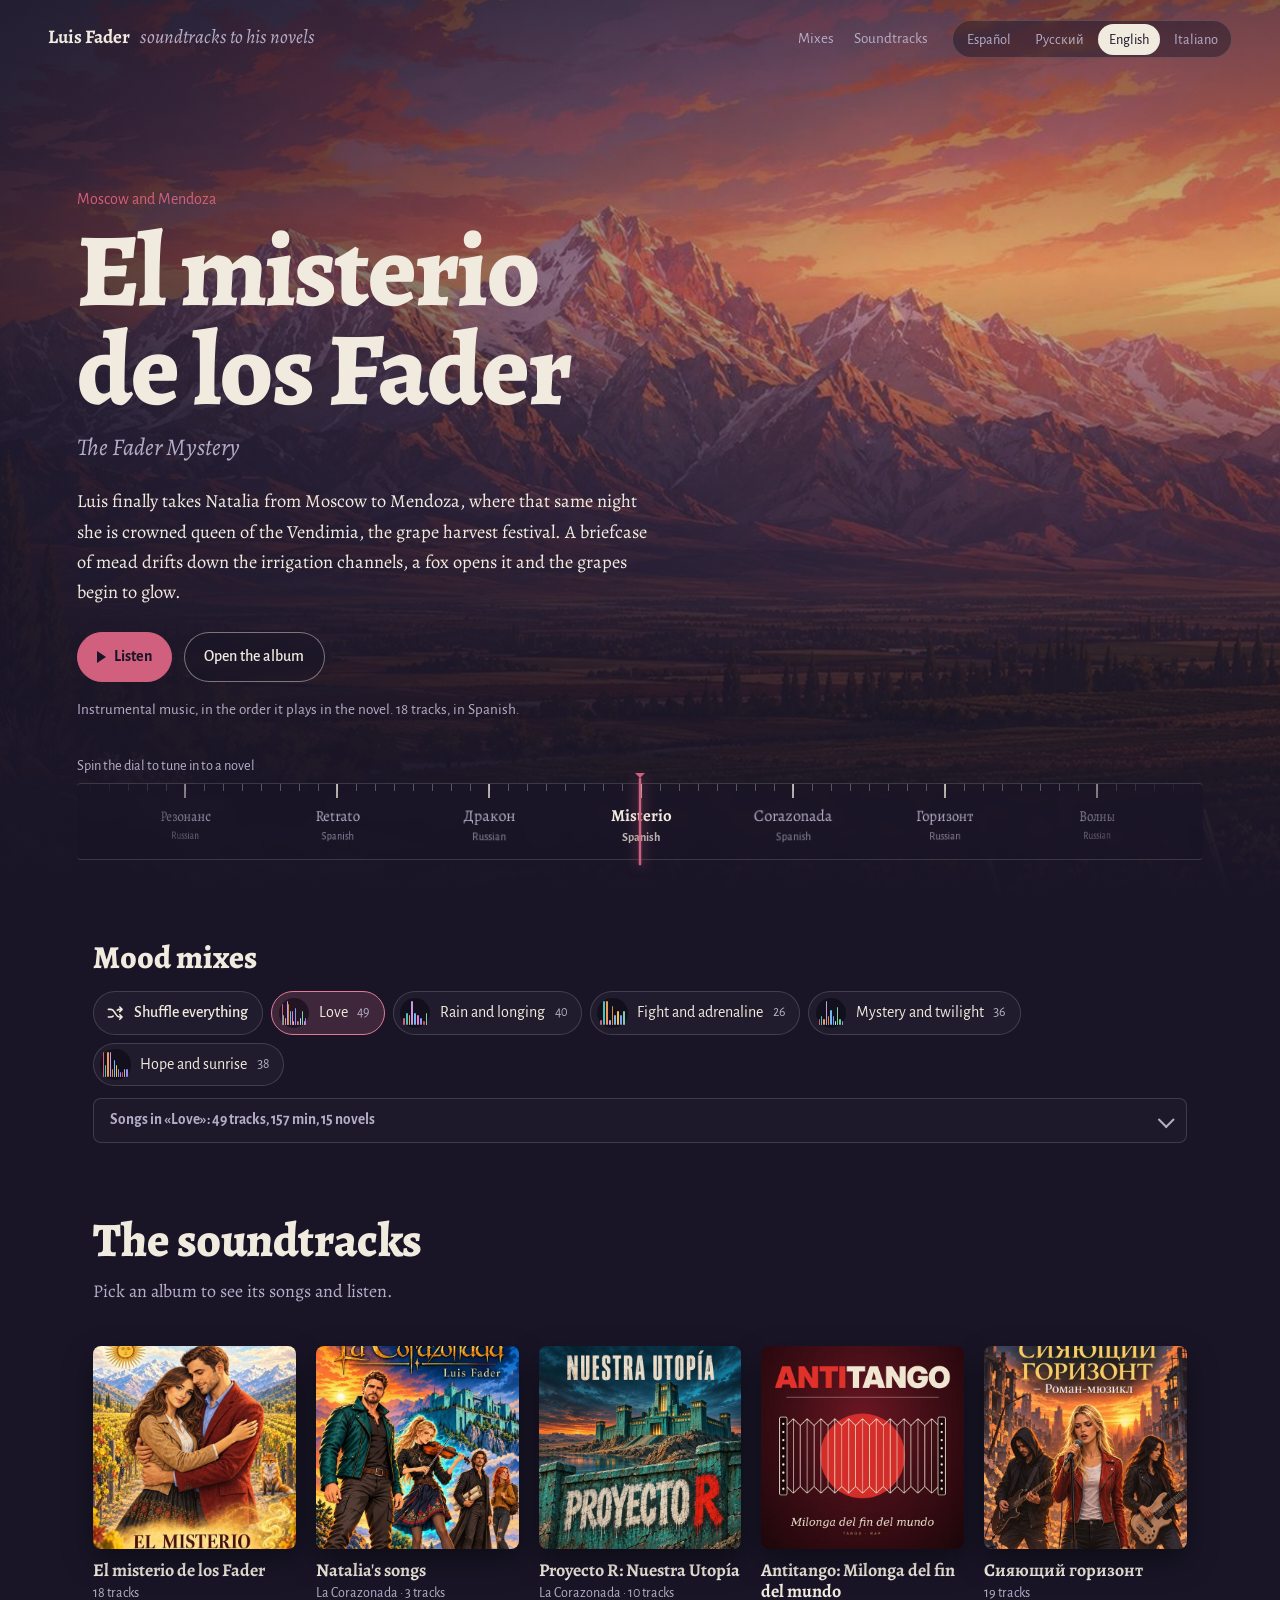
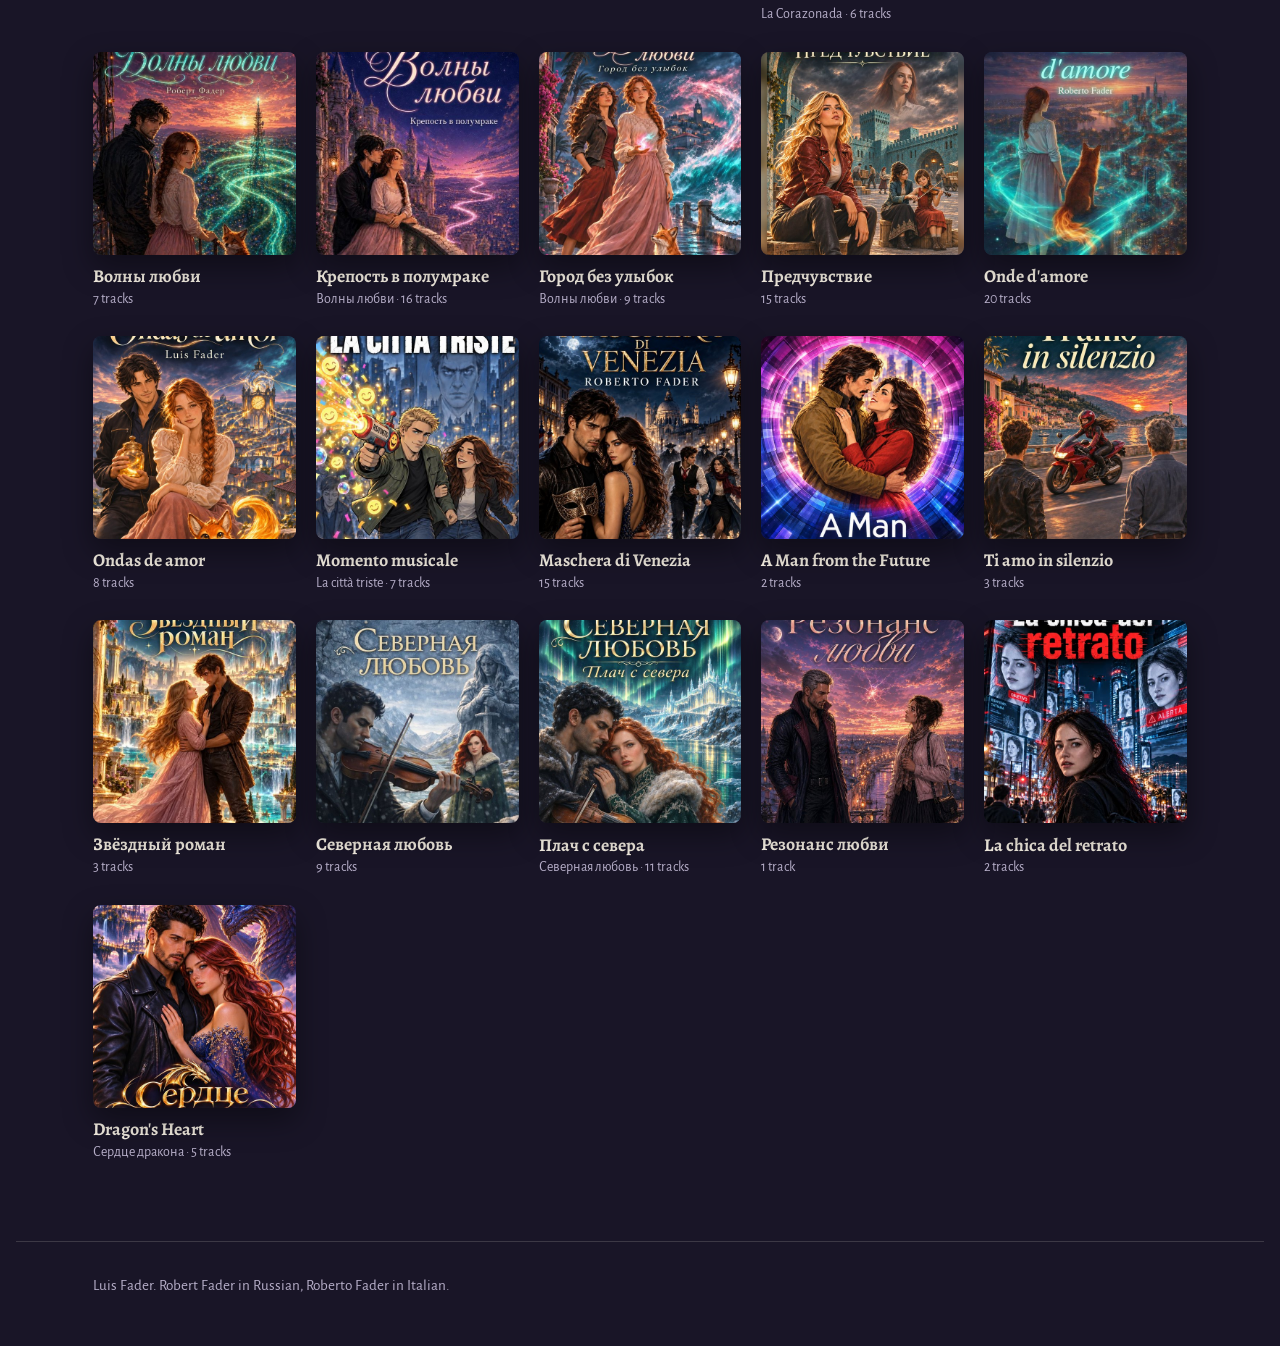
==== commit d90ff1ac: "Город без улыбок: «Однажды мы поедем к морю» (pista 9, 3:25) Co-Authored-By: Claude Opus 5.5 <norepl" ====
--- a/index.html
+++ b/index.html
@@ -19,7 +19,7 @@
 <link rel="preconnect" href="https://fonts.googleapis.com">
 <link rel="preconnect" href="https://fonts.gstatic.com" crossorigin>
 <link href="https://fonts.googleapis.com/css2?family=Alegreya:ital,wght@0,400;0,500;0,700;0,800;1,400;1,500&family=Alegreya+Sans:wght@400;500;700&display=swap&subset=cyrillic" rel="stylesheet">
-<link rel="stylesheet" href="style.css?v=20261123a">
+<link rel="stylesheet" href="style.css?v=20261123b">
 </head>
 <body>
 <a class="skip" href="#bandas" data-i18n="skip">Ir a las bandas sonoras</a>
@@ -157,7 +157,7 @@
   <audio id="audio" preload="none"></audio>
 </div>
 
-<script src="data.js?v=20261123a"></script>
-<script src="app.js?v=20261123a"></script>
+<script src="data.js?v=20261123b"></script>
+<script src="app.js?v=20261123b"></script>
 </body>
 </html>
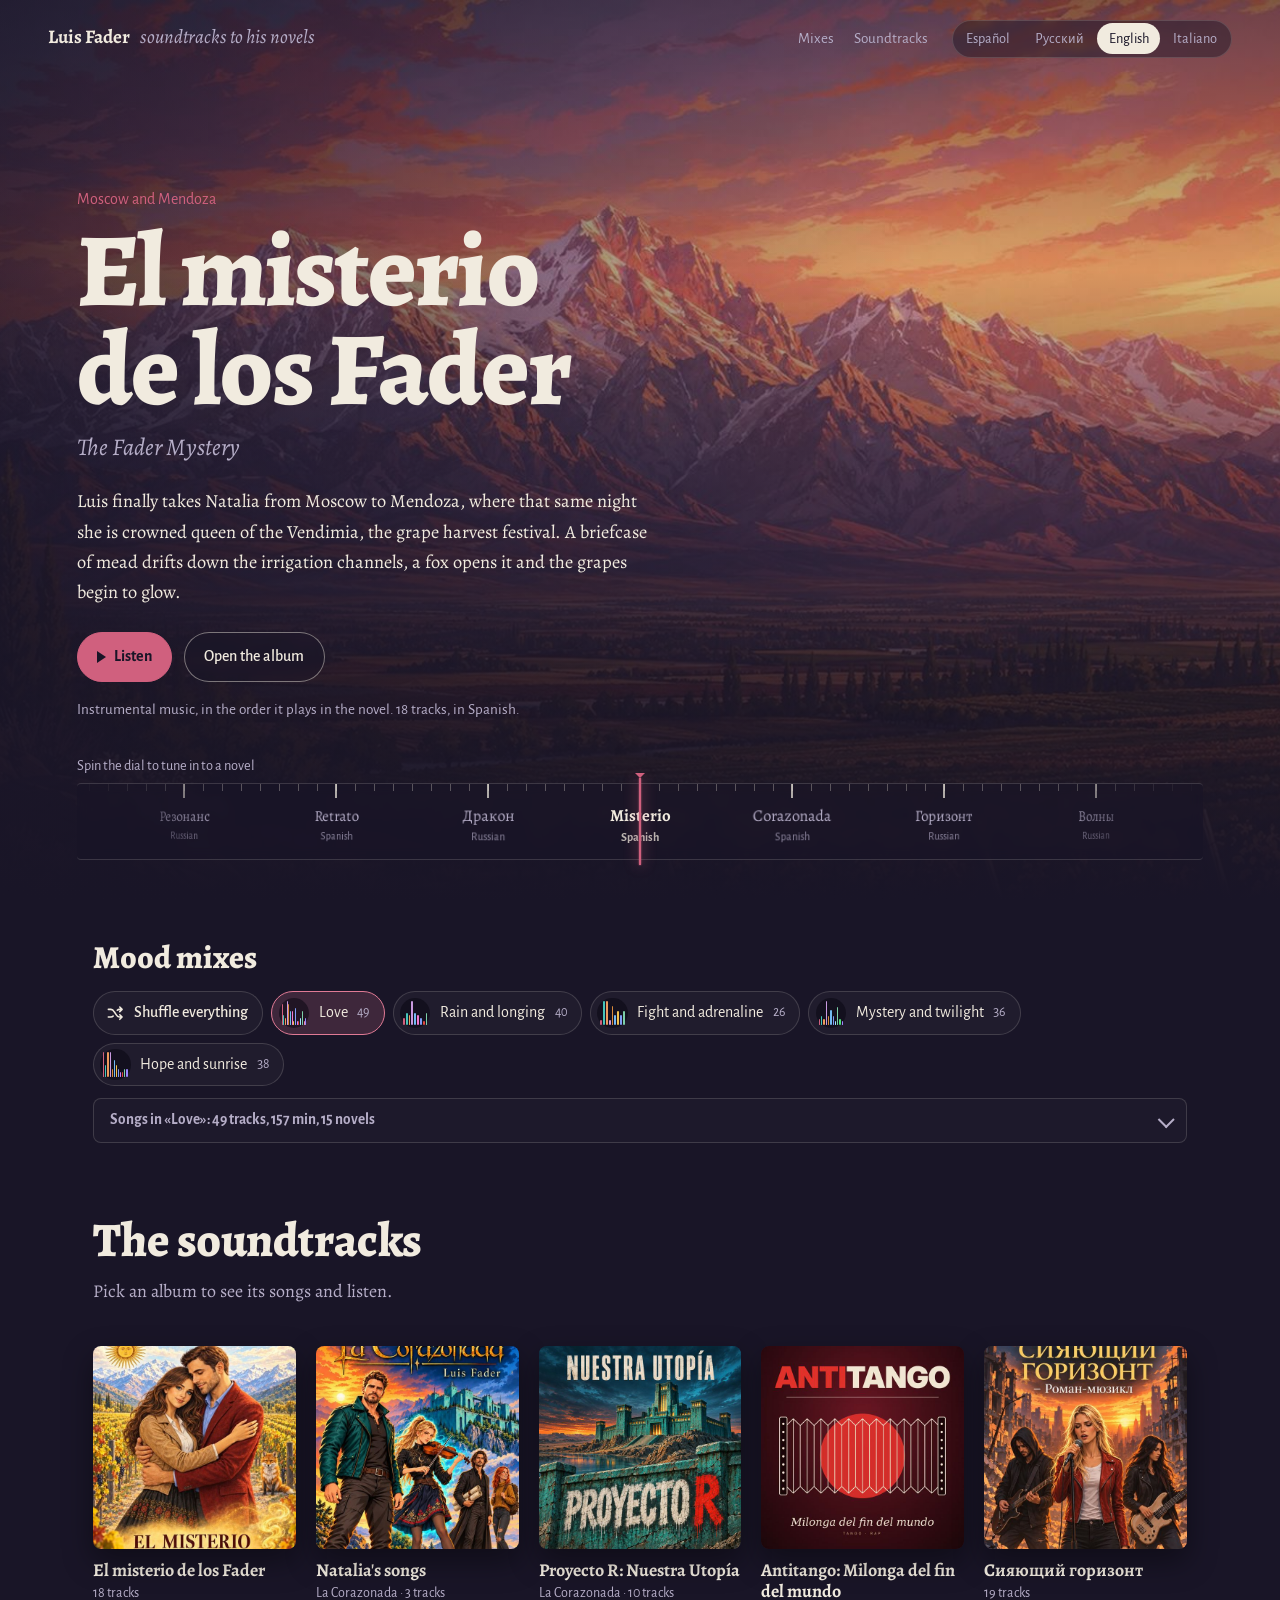
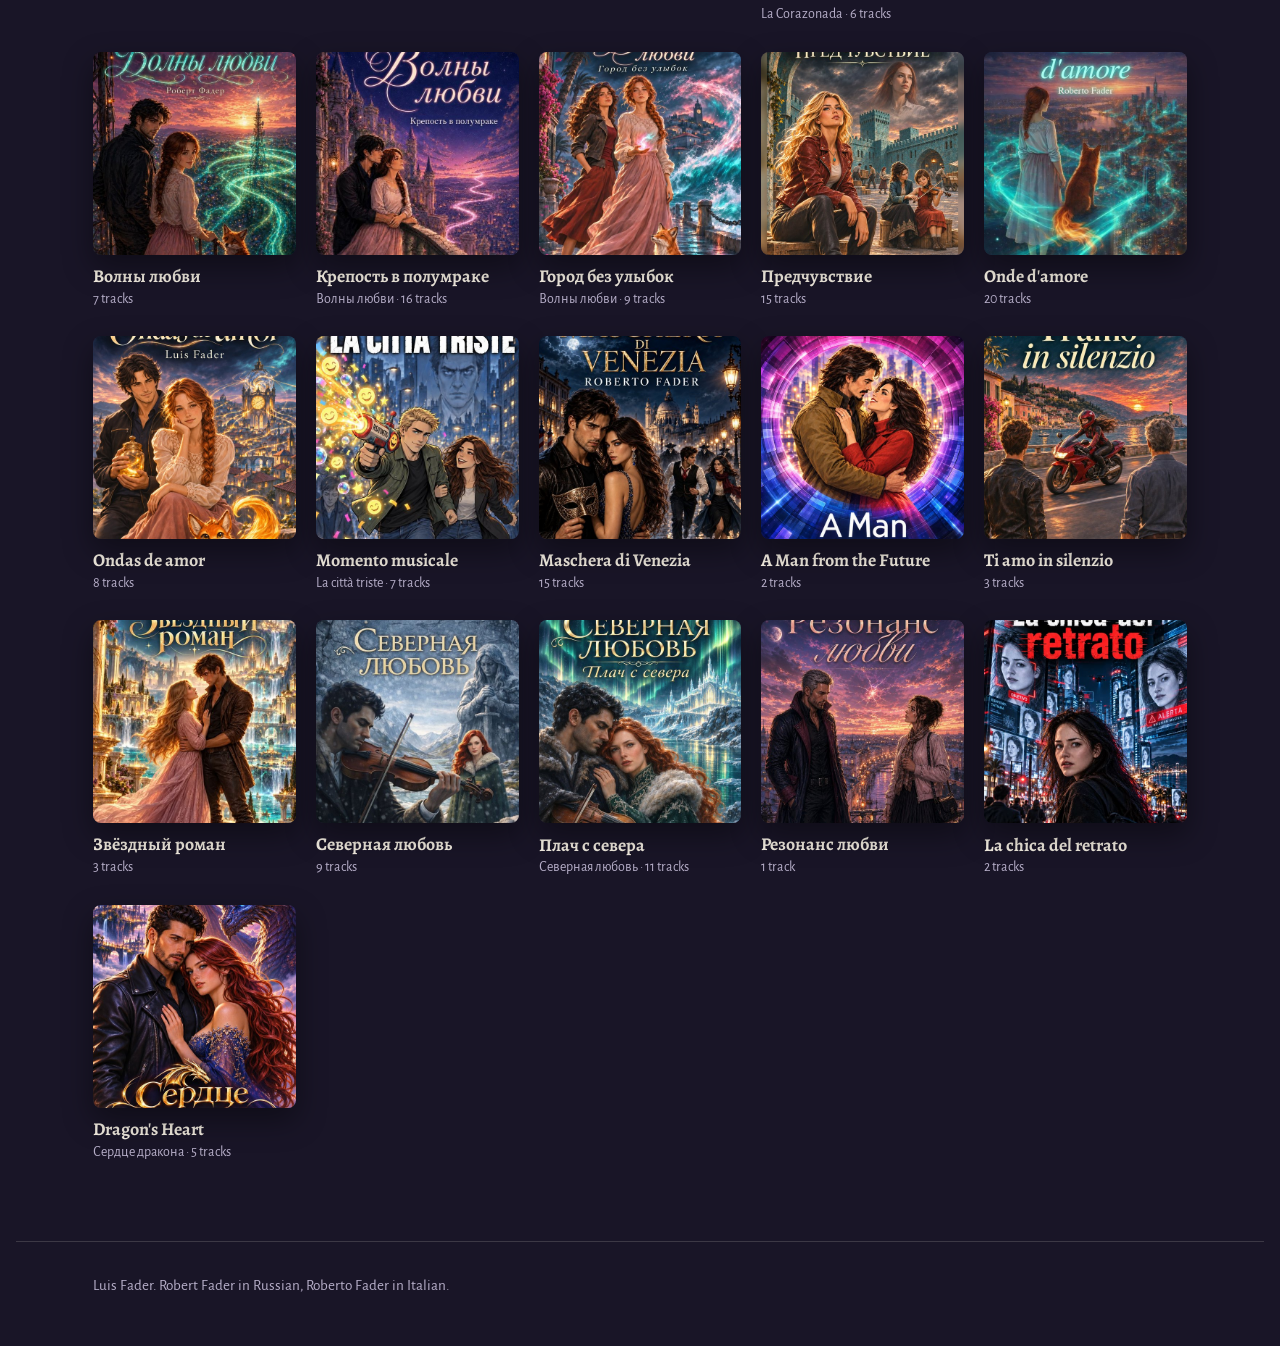
==== commit b194b9cf: "Город без улыбок: «Подарок» es instrumental Co-Authored-By: Claude Opus 5.5 <noreply@anthropic.com> " ====
--- a/index.html
+++ b/index.html
@@ -19,7 +19,7 @@
 <link rel="preconnect" href="https://fonts.googleapis.com">
 <link rel="preconnect" href="https://fonts.gstatic.com" crossorigin>
 <link href="https://fonts.googleapis.com/css2?family=Alegreya:ital,wght@0,400;0,500;0,700;0,800;1,400;1,500&family=Alegreya+Sans:wght@400;500;700&display=swap&subset=cyrillic" rel="stylesheet">
-<link rel="stylesheet" href="style.css?v=20261123b">
+<link rel="stylesheet" href="style.css?v=20261123c">
 </head>
 <body>
 <a class="skip" href="#bandas" data-i18n="skip">Ir a las bandas sonoras</a>
@@ -157,7 +157,7 @@
   <audio id="audio" preload="none"></audio>
 </div>
 
-<script src="data.js?v=20261123b"></script>
-<script src="app.js?v=20261123b"></script>
+<script src="data.js?v=20261123c"></script>
+<script src="app.js?v=20261123c"></script>
 </body>
 </html>
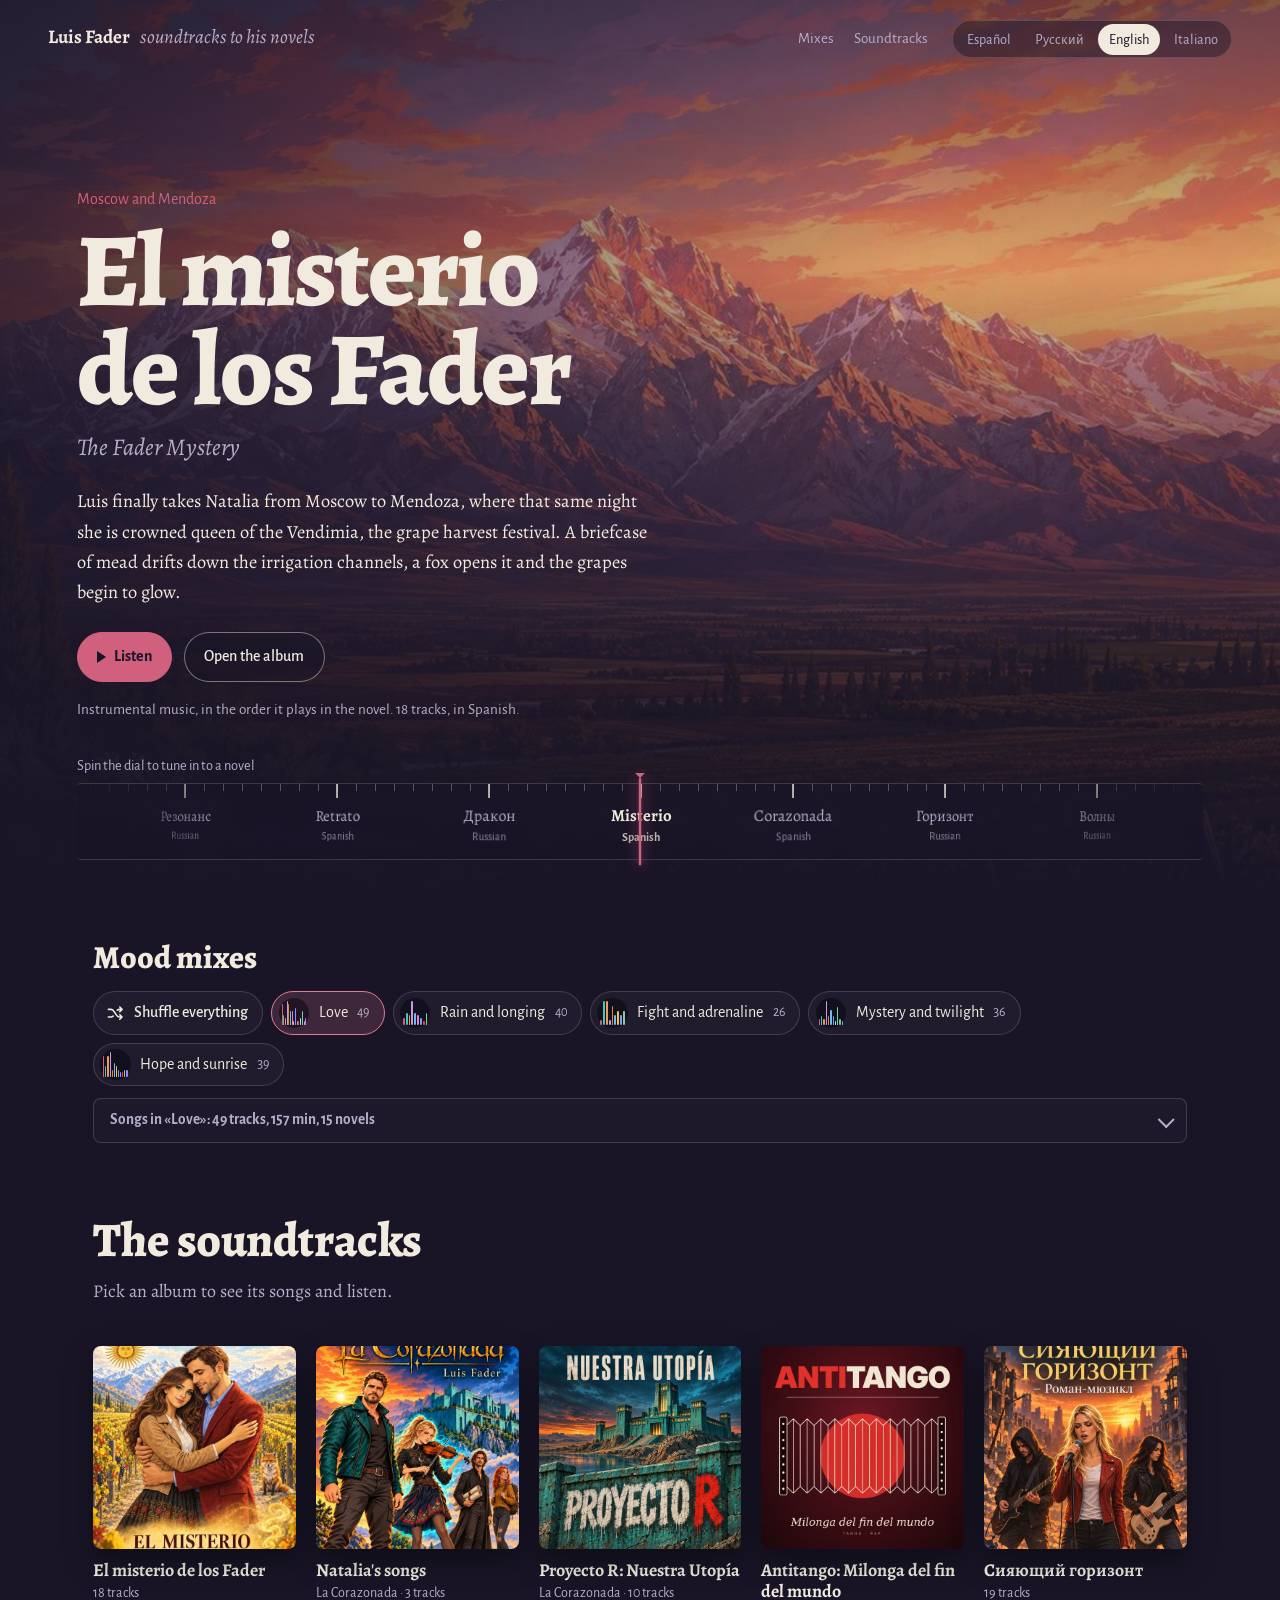
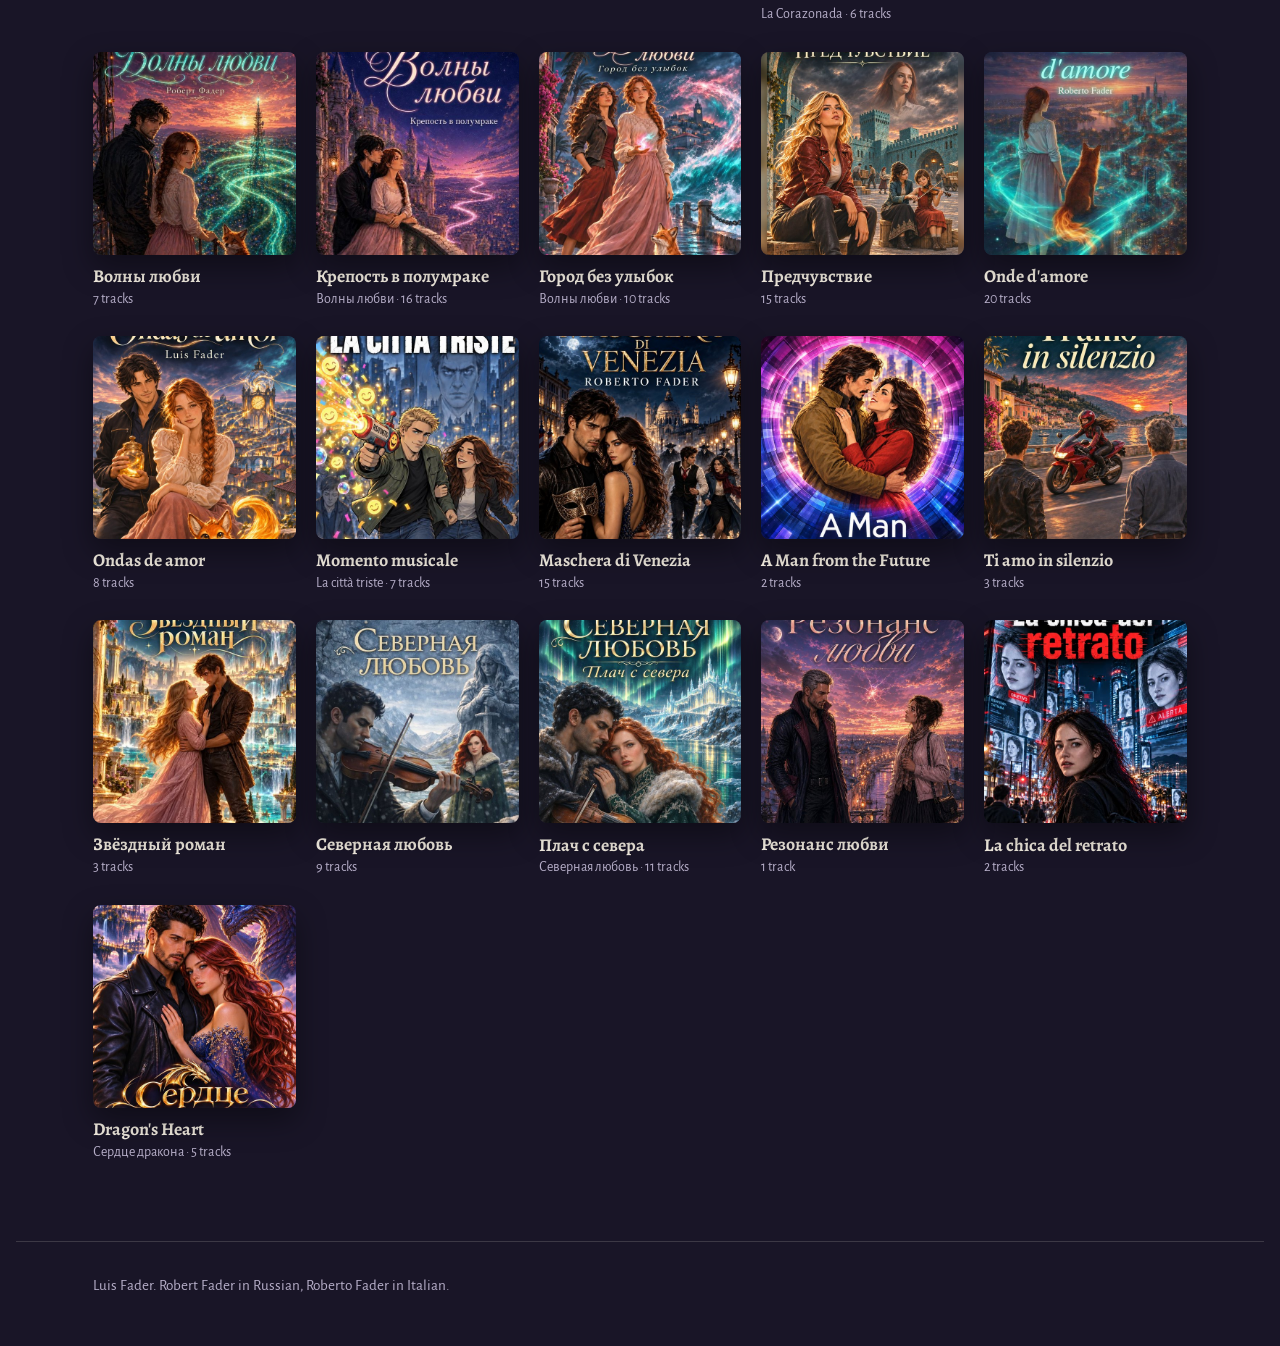
==== commit 0c5a2fc0: "Город без улыбок: «Звон без колоколов» y pistas en orden cronológico Co-Authored-By: Claude Opus 5.5" ====
--- a/index.html
+++ b/index.html
@@ -19,7 +19,7 @@
 <link rel="preconnect" href="https://fonts.googleapis.com">
 <link rel="preconnect" href="https://fonts.gstatic.com" crossorigin>
 <link href="https://fonts.googleapis.com/css2?family=Alegreya:ital,wght@0,400;0,500;0,700;0,800;1,400;1,500&family=Alegreya+Sans:wght@400;500;700&display=swap&subset=cyrillic" rel="stylesheet">
-<link rel="stylesheet" href="style.css?v=20261123c">
+<link rel="stylesheet" href="style.css?v=20261123d">
 </head>
 <body>
 <a class="skip" href="#bandas" data-i18n="skip">Ir a las bandas sonoras</a>
@@ -157,7 +157,7 @@
   <audio id="audio" preload="none"></audio>
 </div>
 
-<script src="data.js?v=20261123c"></script>
-<script src="app.js?v=20261123c"></script>
+<script src="data.js?v=20261123d"></script>
+<script src="app.js?v=20261123d"></script>
 </body>
 </html>
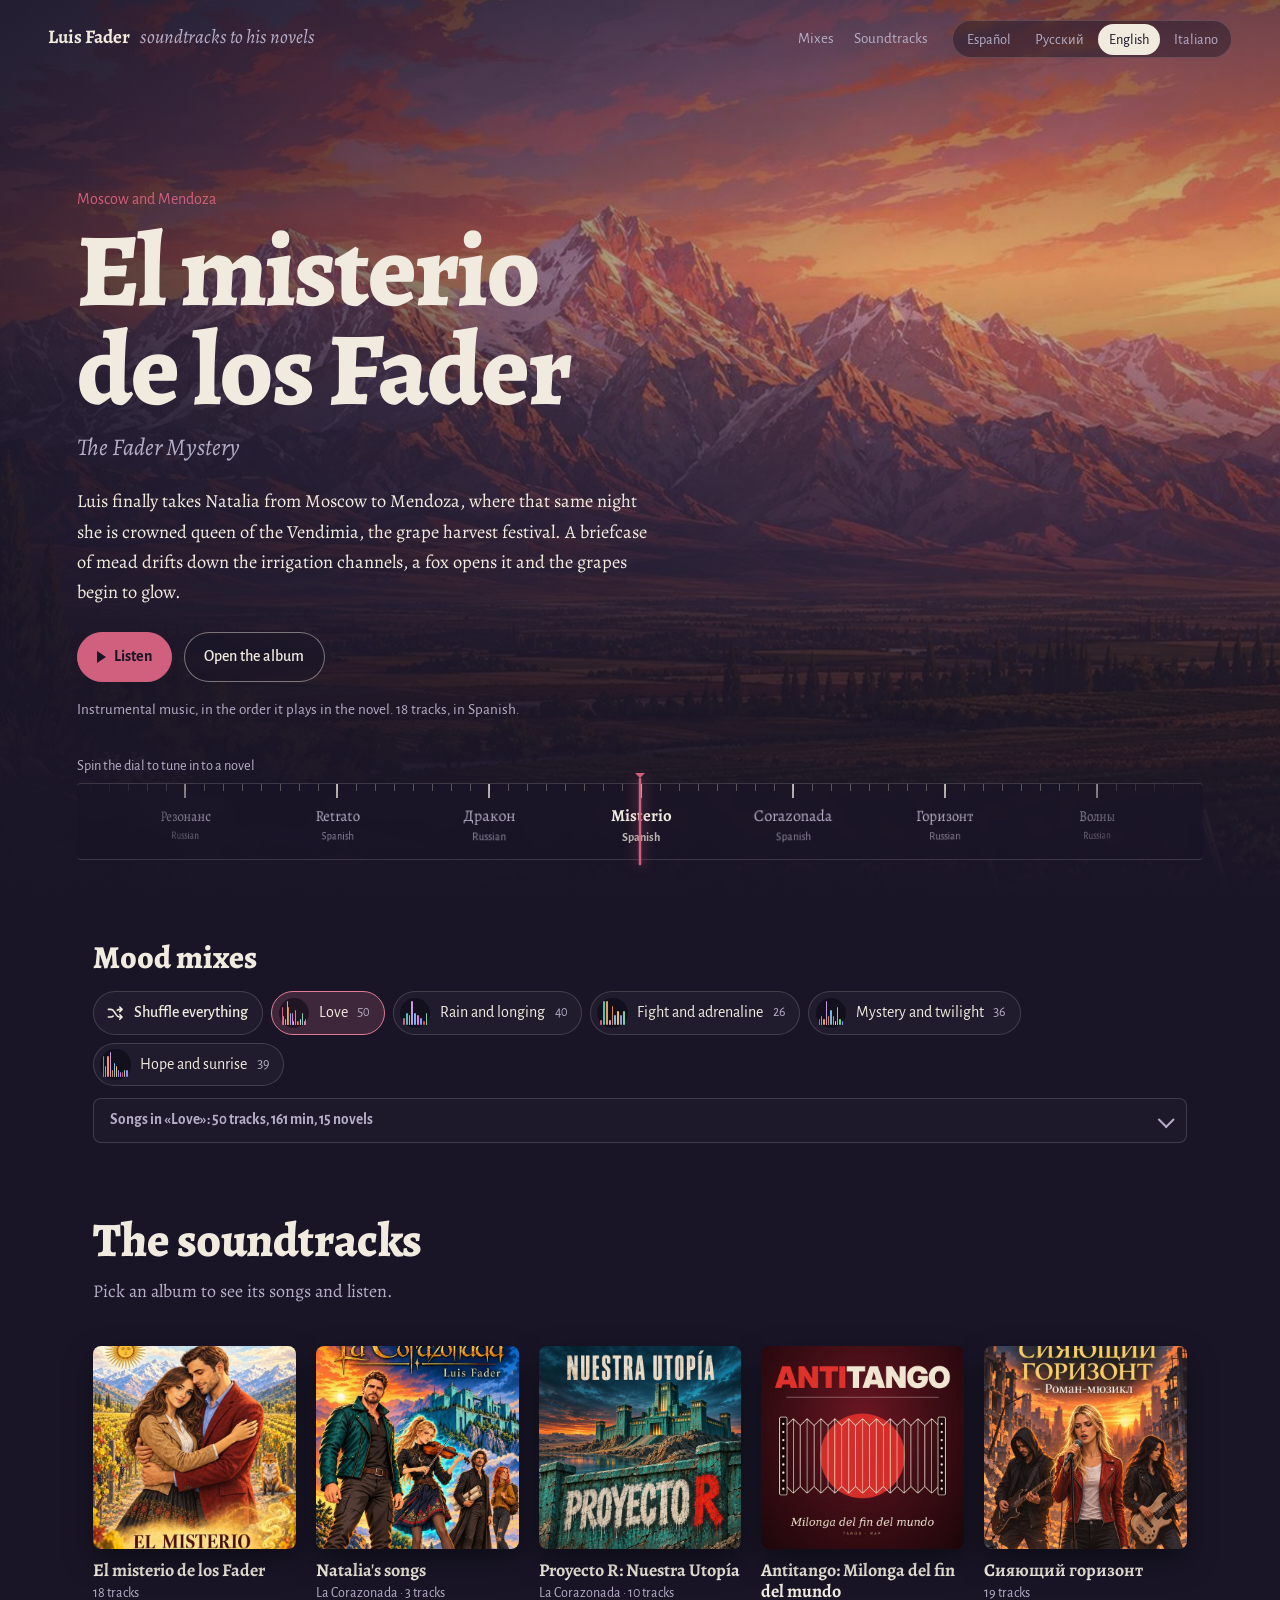
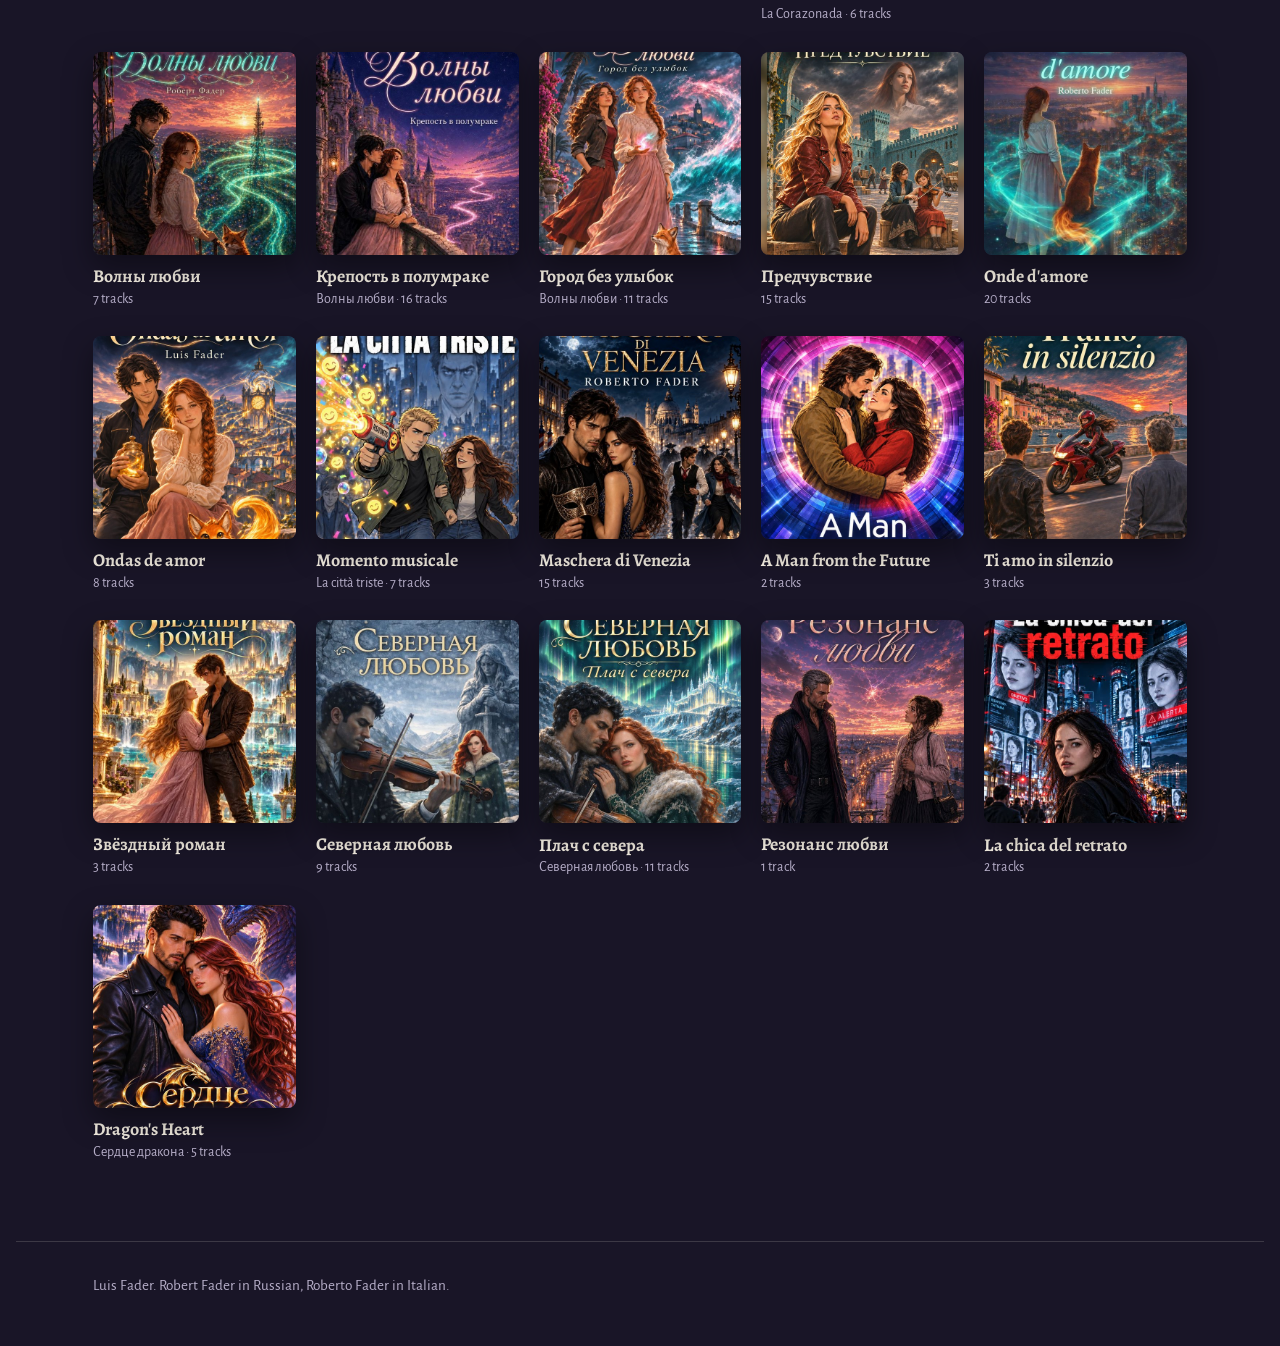
==== commit 6ac6ca39: "Город без улыбок: «Золотая нить» (pista 11, cap. 43) Co-Authored-By: Claude Opus 5.5 <noreply@anthro" ====
--- a/index.html
+++ b/index.html
@@ -19,7 +19,7 @@
 <link rel="preconnect" href="https://fonts.googleapis.com">
 <link rel="preconnect" href="https://fonts.gstatic.com" crossorigin>
 <link href="https://fonts.googleapis.com/css2?family=Alegreya:ital,wght@0,400;0,500;0,700;0,800;1,400;1,500&family=Alegreya+Sans:wght@400;500;700&display=swap&subset=cyrillic" rel="stylesheet">
-<link rel="stylesheet" href="style.css?v=20261123d">
+<link rel="stylesheet" href="style.css?v=20261123e">
 </head>
 <body>
 <a class="skip" href="#bandas" data-i18n="skip">Ir a las bandas sonoras</a>
@@ -157,7 +157,7 @@
   <audio id="audio" preload="none"></audio>
 </div>
 
-<script src="data.js?v=20261123d"></script>
-<script src="app.js?v=20261123d"></script>
+<script src="data.js?v=20261123e"></script>
+<script src="app.js?v=20261123e"></script>
 </body>
 </html>
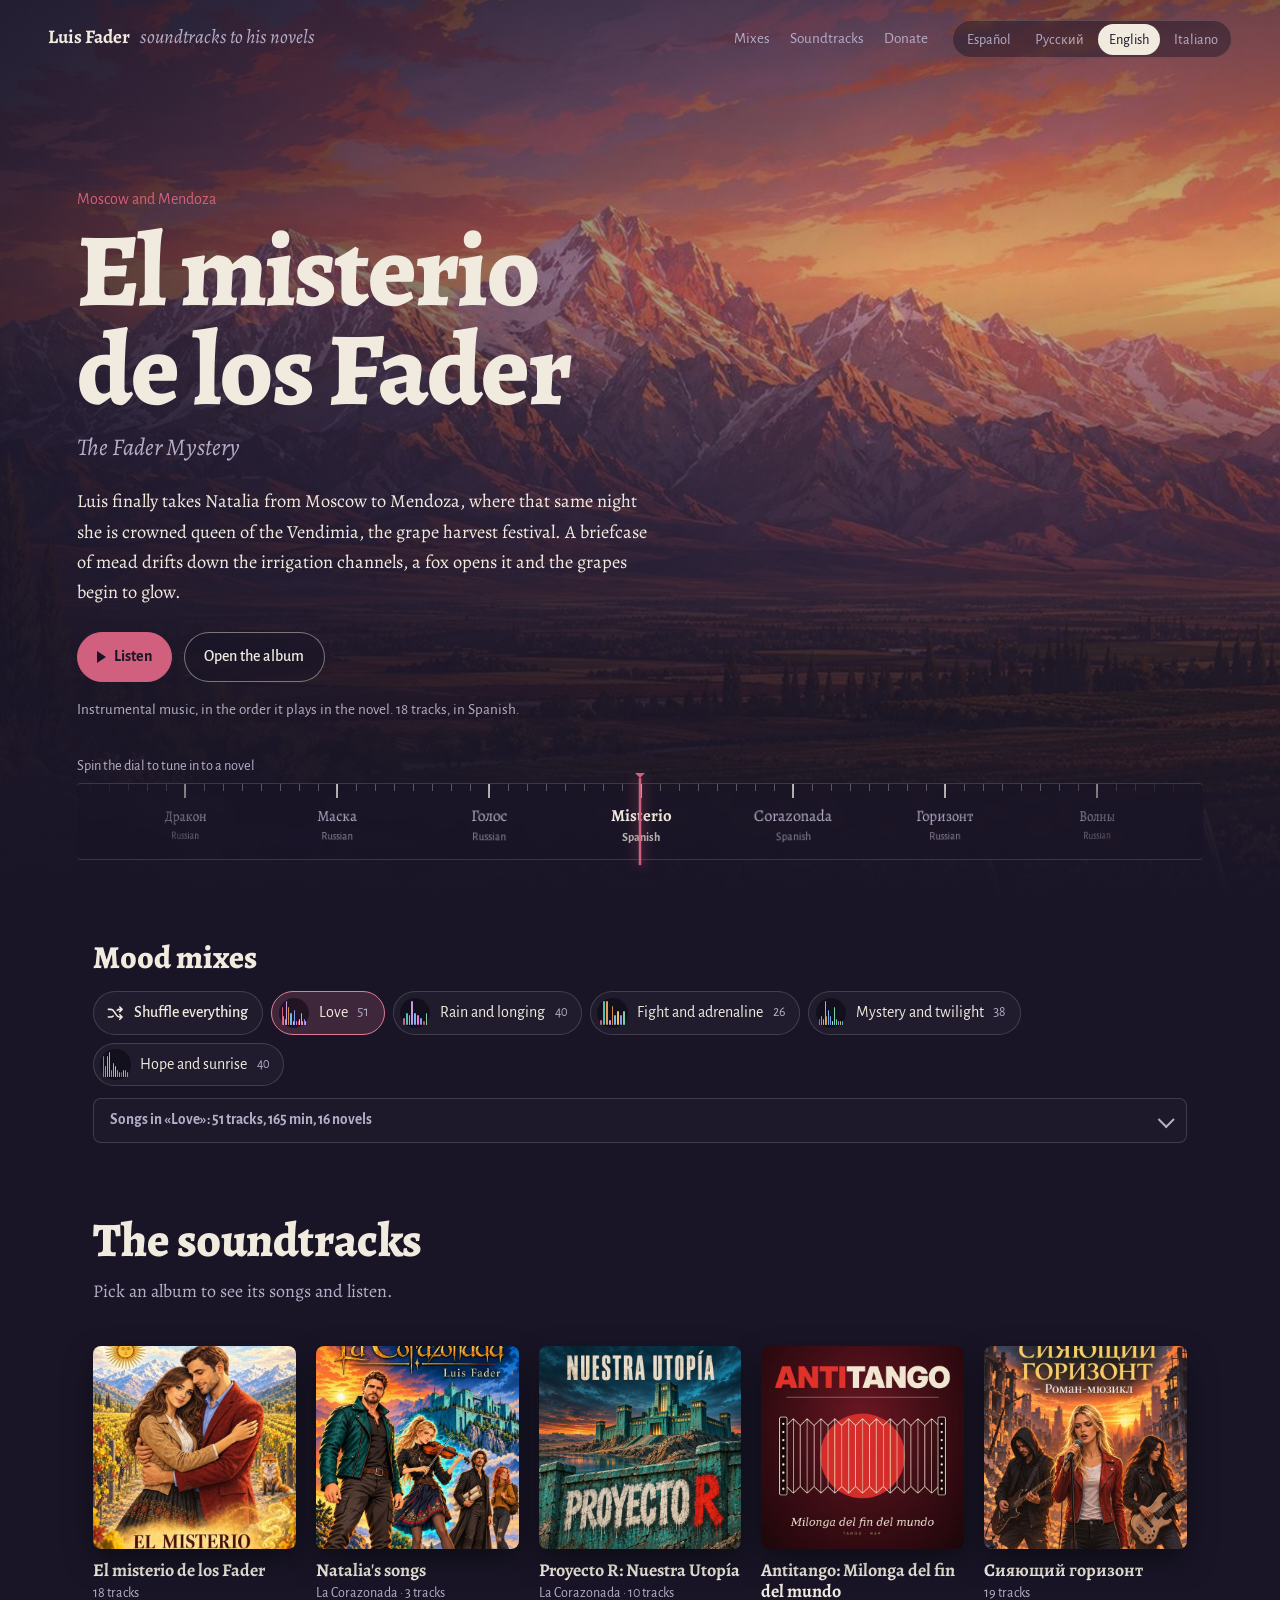
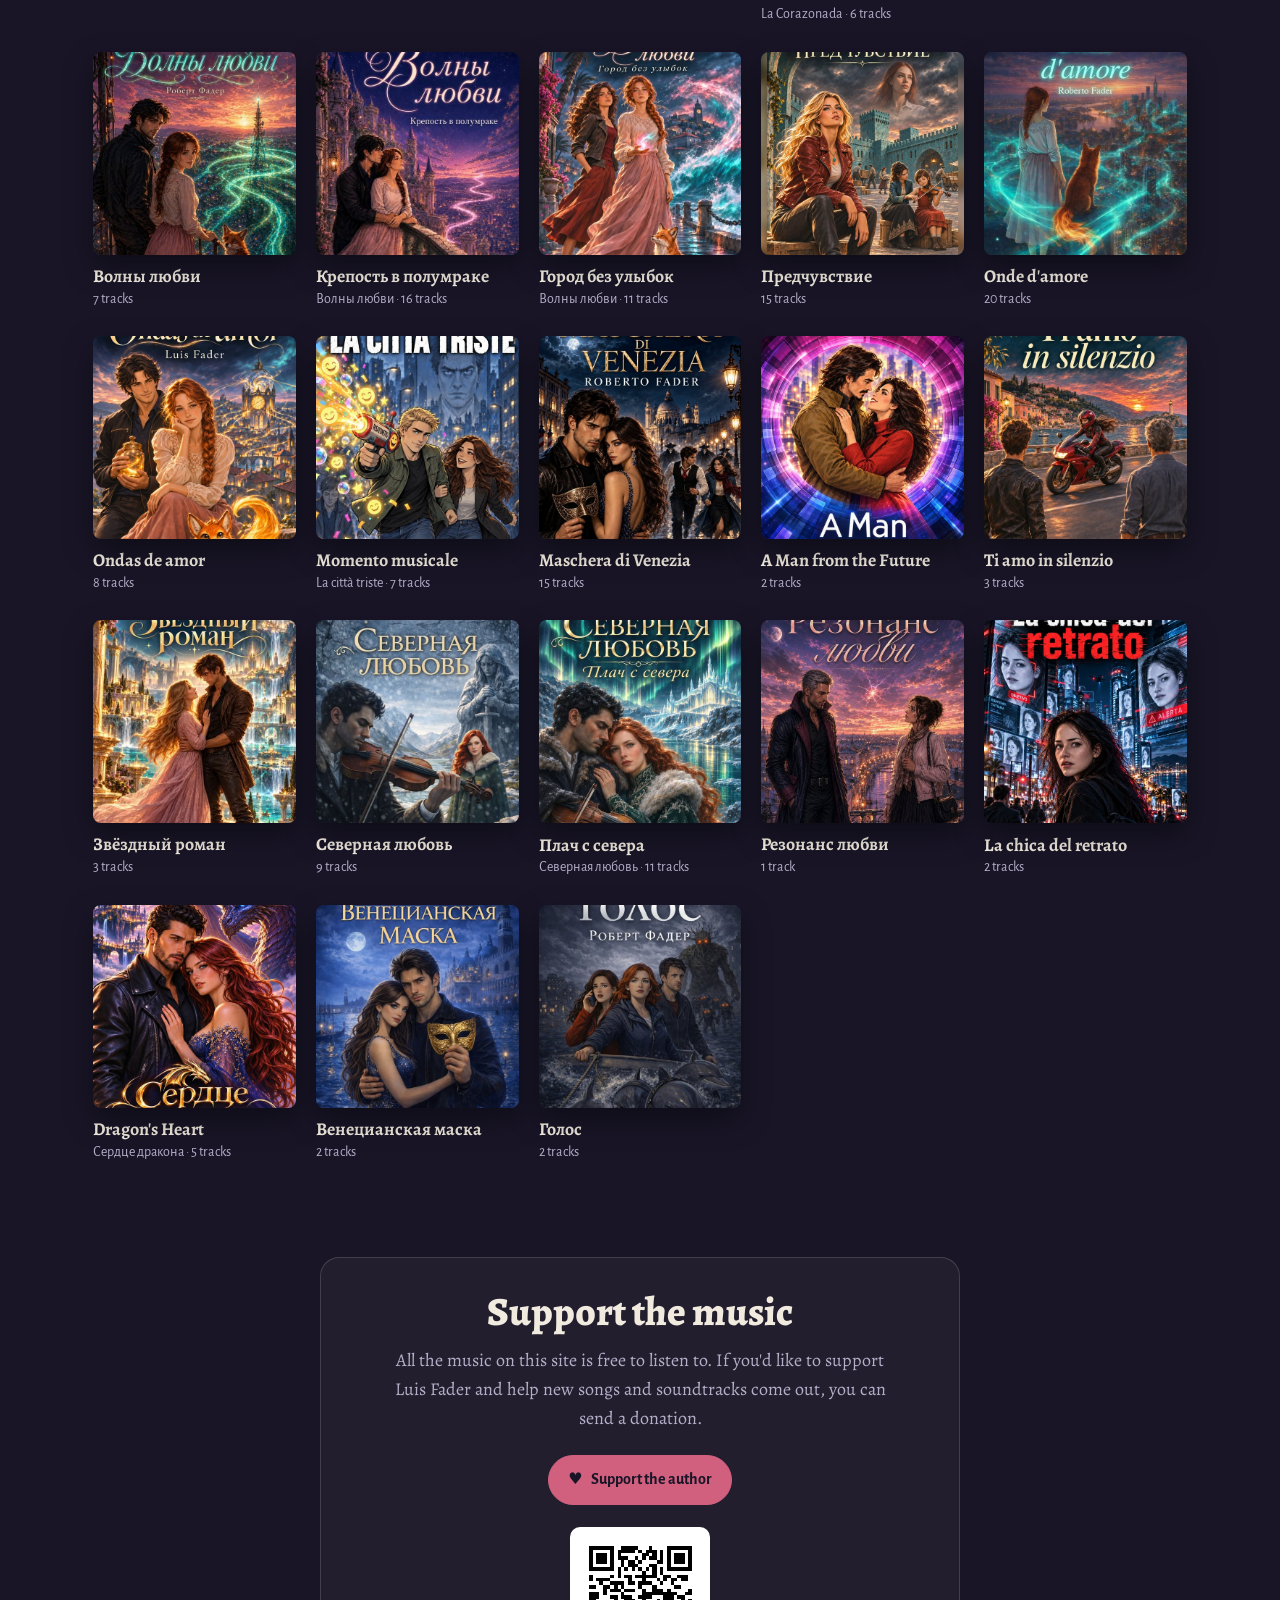
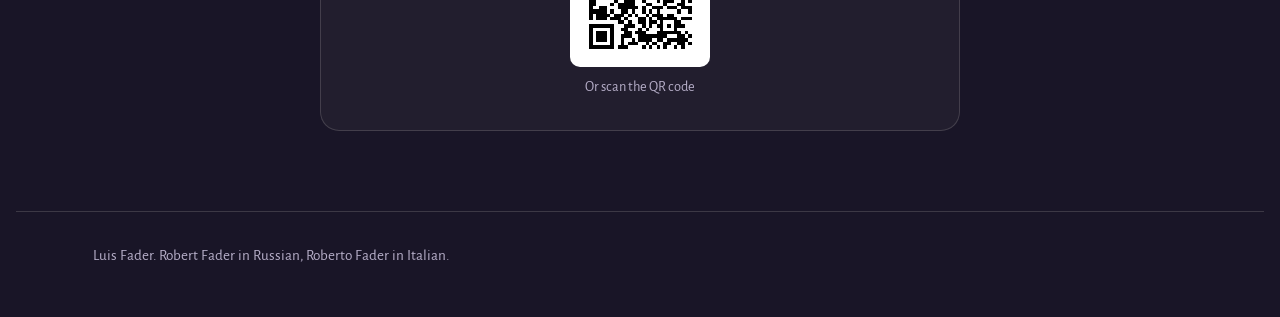
==== commit 8e4c42e0: "Sección de donaciones con Boosty y código QR Co-Authored-By: Claude Opus 5.5 <noreply@anthropic.com>" ====
--- a/index.html
+++ b/index.html
@@ -19,7 +19,7 @@
 <link rel="preconnect" href="https://fonts.googleapis.com">
 <link rel="preconnect" href="https://fonts.gstatic.com" crossorigin>
 <link href="https://fonts.googleapis.com/css2?family=Alegreya:ital,wght@0,400;0,500;0,700;0,800;1,400;1,500&family=Alegreya+Sans:wght@400;500;700&display=swap&subset=cyrillic" rel="stylesheet">
-<link rel="stylesheet" href="style.css?v=20261123e">
+<link rel="stylesheet" href="style.css?v=20261124d">
 </head>
 <body>
 <a class="skip" href="#bandas" data-i18n="skip">Ir a las bandas sonoras</a>
@@ -30,6 +30,7 @@
     <nav data-i18n-aria="navSections" aria-label="Secciones">
       <a href="#mezclas" data-i18n="navMixes">Mezclas</a>
       <a href="#bandas" data-i18n="navSoundtracks">Bandas sonoras</a>
+      <a href="#donar" data-i18n="navDonate">Donar</a>
     </nav>
     <button type="button" class="install" id="install" hidden data-i18n="install">Instalar la app</button>
     <div class="langs" role="group" data-i18n-aria="langPick" aria-label="Idioma del sitio" id="langs">
@@ -91,6 +92,14 @@
   </section>
 
 
+  <section class="block donate" id="donar" aria-labelledby="donar-t">
+    <div class="dn-box">
+      <h2 id="donar-t" data-i18n="donateH">Apoyá la música</h2>
+      <p data-i18n="donateP">Toda la música del sitio se escucha gratis. Si querés apoyar a Luis Fader y ayudar a que salgan nuevas canciones y bandas sonoras, podés enviar una donación.</p>
+      <a class="btn dn-btn" href="https://boosty.to/fader26/donate" target="_blank" rel="noopener">♥ <span data-i18n="donateBtn">Apoyar al autor</span></a>
+      <div class="dn-qr"><img src="img/app/donate-qr.png" alt="QR" width="140" height="140" loading="lazy"><span data-i18n="donateQr">O escaneá el código QR</span></div>
+    </div>
+  </section>
 </main>
 
 <section class="album-view" id="album" hidden aria-labelledby="av-title"></section>
@@ -157,7 +166,7 @@
   <audio id="audio" preload="none"></audio>
 </div>
 
-<script src="data.js?v=20261123e"></script>
-<script src="app.js?v=20261123e"></script>
+<script src="data.js?v=20261124d"></script>
+<script src="app.js?v=20261124d"></script>
 </body>
 </html>
--- a/style.css
+++ b/style.css
@@ -354,3 +354,11 @@
 .install-help .ih-title{margin:0 0 .5rem;font-family:var(--serif);font-weight:700;font-size:1.2rem}
 .install-help .ih-ok{margin-top:1rem}
 @media (display-mode: standalone){ .install{display:none} }
+
+/* Donaciones */
+.donate .dn-box{max-width:40rem;margin:0 auto;text-align:center;border:1px solid var(--rule);border-radius:1.2rem;padding:2rem 1.5rem;background:rgba(241,235,223,.04)}
+.donate h2{font-size:clamp(1.8rem,4vw,2.5rem);line-height:1.1;margin:0 0 .75rem;font-weight:800}
+.donate p{color:var(--muted);margin:0 auto 1.4rem;max-width:32rem}
+.donate .dn-btn{background:var(--accent);border-color:var(--accent);color:var(--night);font-weight:700}
+.donate .dn-qr{margin-top:1.4rem;font-family:var(--sans);font-size:.9rem;color:var(--muted)}
+.donate .dn-qr img{display:block;margin:0 auto .5rem;width:140px;height:140px;background:#fff;padding:8px;border-radius:10px;image-rendering:pixelated}
